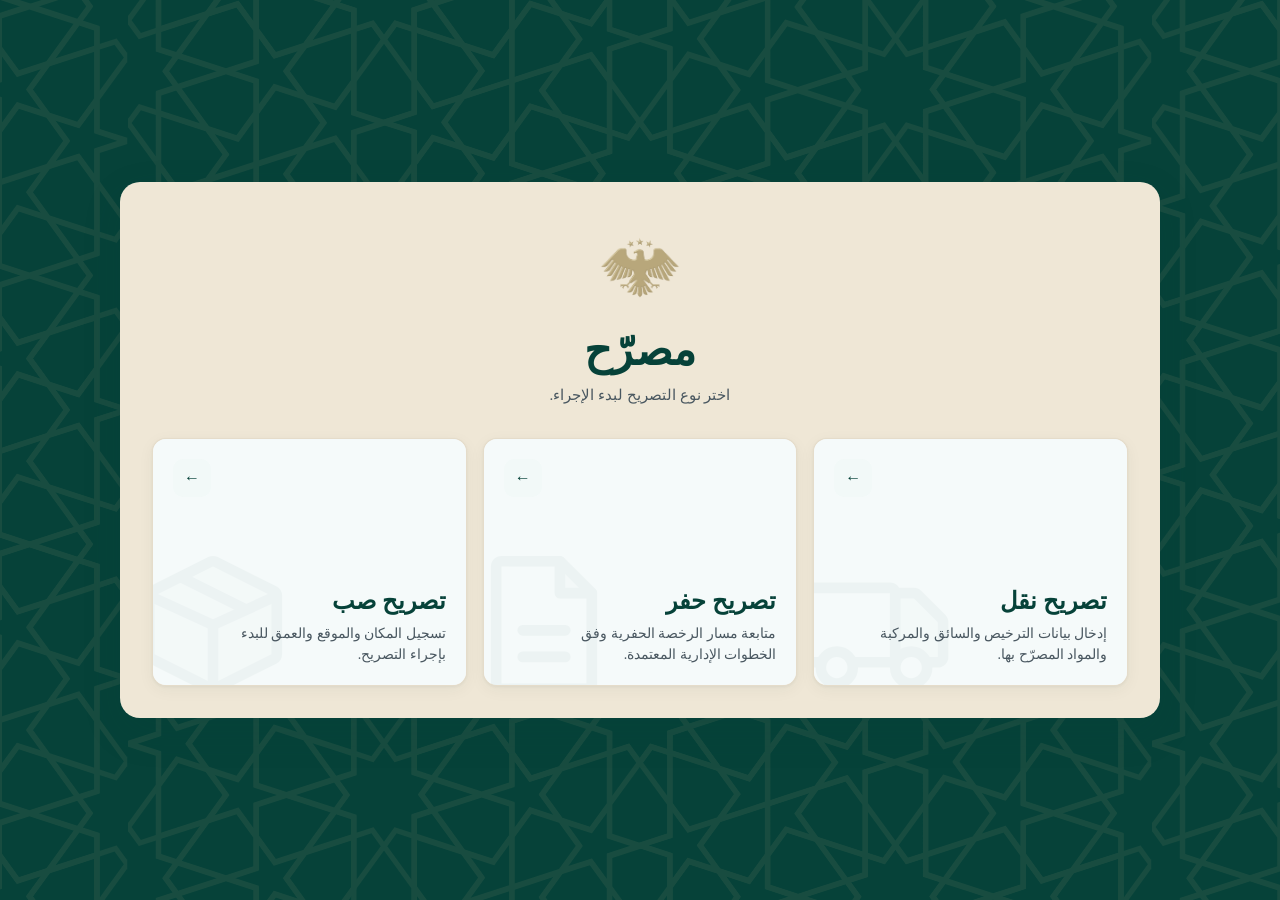
==== index.html @ b6a3df24 "Initial commit" ====
<!doctype html>
<html lang="ar" dir="rtl">
  <head>
    <meta charset="UTF-8" />
    <meta name="viewport" content="width=device-width, initial-scale=1.0" />
    <meta name="theme-color" content="#064239" />
    <meta name="description" content="واجهة مصرّح لإدارة وتصنيف طلبات التصاريح." />
    <link rel="icon" type="image/png" href="assets/images/damascus-eagle.png" />
    <link rel="stylesheet" href="css/variables.css" />
    <link rel="stylesheet" href="css/style.css" />
    <title>مصرّح | إدارة التصاريح</title>
  </head>
  <body class="auth-shell">
    <!-- Musarrah reference style: original patterned pine background, wheat content card, Damascus eagle. -->
    <main class="home-card" aria-labelledby="home-title">
      <header class="home-heading">
        <img src="assets/images/damascus-eagle.png" class="home-logo" alt="شعار محافظة دمشق" />
        <h1 id="home-title">مصرّح</h1>
        <p>اختر نوع التصريح لبدء الإجراء.</p>
      </header>

      <nav class="permit-choice-grid" aria-label="أنواع التصاريح">
        <a class="permit-choice" href="pages/transport.html">
          <img class="choice-art" src="assets/images/truck-pineal-700.svg" alt="" aria-hidden="true" />
          <span class="choice-number"></span>
          <span class="choice-content">
            <strong class="choice-title">تصريح نقل</strong>
            <span class="choice-description">إدخال بيانات الترخيص والسائق والمركبة والمواد المصرّح بها.</span>
          </span>
          <span class="choice-arrow" aria-hidden="true">←</span>
        </a>

        <a class="permit-choice" href="pages/excavation.html">
          <img class="choice-art" src="assets/images/file-text-pineal-700.svg" alt="" aria-hidden="true" />
          <span class="choice-number"></span>
          <span class="choice-content">
            <strong class="choice-title">تصريح حفر</strong>
            <span class="choice-description">متابعة مسار الرخصة الحفرية وفق الخطوات الإدارية المعتمدة.</span>
          </span>
          <span class="choice-arrow" aria-hidden="true">←</span>
        </a>

        <a class="permit-choice" href="pages/pouring.html">
          <img class="choice-art" src="assets/images/package-pineal-700.svg" alt="" aria-hidden="true" />
          <span class="choice-number"></span>
          <span class="choice-content">
            <strong class="choice-title">تصريح صب</strong>
            <span class="choice-description">تسجيل المكان والموقع والعمق للبدء بإجراء التصريح.</span>
          </span>
          <span class="choice-arrow" aria-hidden="true">←</span>
        </a>
      </nav>
    </main>
    <script src="js/main.js"></script>
  </body>
</html>
---- css/variables.css ----
/* Musarrah reference variables: copied from the supplied design system and kept framework-free. */
@font-face { font-family: "thmanyahserifdisplay-black"; src: url("../assets/fonts/thmanyahserifdisplay-Black.woff2") format("woff2"); font-display: swap; }
@font-face { font-family: "thmanyahserifdisplay-bold"; src: url("../assets/fonts/thmanyahserifdisplay-Bold.woff2") format("woff2"); font-display: swap; }
@font-face { font-family: "thmanyahseriftext"; src: url("../assets/fonts/thmanyahseriftext-Regular.woff2") format("woff2"); font-display: swap; }
@font-face { font-family: "thmanyahseriftext-medium"; src: url("../assets/fonts/thmanyahseriftext-Medium.woff2") format("woff2"); font-display: swap; }
@font-face { font-family: "thmanyahseriftext-bold"; src: url("../assets/fonts/thmanyahseriftext-Bold.woff2") format("woff2"); font-display: swap; }

:root {
  --font-display: "thmanyahserifdisplay-black", serif;
  --font-display-bold: "thmanyahserifdisplay-bold", serif;
  --font-title: "thmanyahseriftext-bold", serif;
  --font-body: "thmanyahseriftext", serif;
  --font-body-medium: "thmanyahseriftext-medium", serif;
  --font-mono: ui-monospace, "SF Mono", "Cascadia Mono", Menlo, Consolas, monospace;
  --text-2xs: .75rem; --text-xs: .8rem; --text-sm: .875rem; --text-md: .94rem; --text-base: 1rem; --text-lg: 1.1rem; --text-xl: 1.25rem; --text-2xl: 1.5rem;
  --leading-none: 1; --leading-tight: 1.15; --leading-normal: 1.5;
  --color-white: #fff; --color-pineal-50: #f2f9f8; --color-pineal-100: #d9eee9; --color-pineal-500: #237366; --color-pineal-700: #064239; --color-pineal-900: #032c25;
  --color-umber-50: #ead6da; --color-umber-700: #4a151e; --color-golden-wheat-50: #f8f5ee; --color-golden-wheat-100: #efe7d6; --color-golden-wheat-200: #e1d2b5; --color-golden-wheat-300: #d0bb92; --color-golden-wheat-500: #bca375;
  --color-charcoal-300: #83949b; --color-charcoal-500: #5f747c; --color-charcoal-700: #495760;
  --color-bg: var(--color-golden-wheat-100); --color-surface: var(--color-white); --color-surface-sunken: var(--color-golden-wheat-50);
  --color-brand: var(--color-pineal-700); --color-brand-hover: var(--color-pineal-900); --color-brand-soft: var(--color-pineal-50); --color-brand-soft-hover: var(--color-pineal-100); --color-on-brand: var(--color-golden-wheat-100);
  --color-text: var(--color-pineal-700); --color-text-muted: var(--color-charcoal-700); --color-text-faint: var(--color-charcoal-300); --color-danger-strong: var(--color-umber-700);
  --space-1: 4px; --space-2: 8px; --space-3: 12px; --space-4: 16px; --space-5: 20px; --space-6: 24px; --space-7: 28px; --space-8: 32px; --space-10: 40px; --space-12: 48px;
  --radius-2xs: 6px; --radius-sm: 10px; --radius-lg: 14px; --radius-xl: 16px; --radius-2xl: 20px; --radius-pill: 100px;
  --border-width: 2px; --border-divider: 1px solid var(--color-pineal-50);
  --shadow-sm: 0 1px 3px rgba(6,66,57,.05), 0 4px 16px rgba(6,66,57,.05); --shadow-md: 0 6px 22px rgba(6,66,57,.08), 0 2px 6px rgba(6,66,57,.04); --shadow-lg: 0 14px 40px rgba(6,66,57,.12), 0 0 0 1px rgba(6,66,57,.03);
  --transition-fast: 150ms cubic-bezier(.23,1,.32,1); --transition-base: 200ms cubic-bezier(.23,1,.32,1);
}
---- css/style.css ----
/* Musarrah reference style: original pine #064239 + wheat #EFE7D6, Damascus pattern, supplied Arabic typography. */
* { box-sizing: border-box; }
html { min-height: 100%; overflow-x: hidden; background: var(--color-brand); }
body { min-width: 320px; min-height: 100%; margin: 0; overflow-x: hidden; color: var(--color-text); background: var(--color-bg); font-family: var(--font-body); line-height: var(--leading-normal); -webkit-font-smoothing: antialiased; text-rendering: optimizeLegibility; }
button, input { font: inherit; }
a { color: inherit; text-decoration: none; }
button, a { -webkit-tap-highlight-color: transparent; }
button:not(:disabled), a { cursor: pointer; }
button:focus-visible, a:focus-visible, input:focus-visible { outline: 3px solid var(--color-golden-wheat-300); outline-offset: 3px; }
.auth-shell, .permit-shell { background-color: var(--color-brand); background-image: url("../assets/images/pattern.svg"); background-repeat: repeat; background-position: center; background-size: min(1024px, 150vw); }
.auth-shell { min-height: 100dvh; display: flex; align-items: center; justify-content: center; padding: var(--space-6); }
.home-card { width: min(1040px,100%); padding: 44px var(--space-8) var(--space-8); background: var(--color-golden-wheat-100); border-radius: var(--radius-2xl); box-shadow: var(--shadow-lg); }
.home-heading { max-width: 560px; margin: 0 auto var(--space-8); text-align: center; }
.home-logo { display: block; width: 84px; height: 84px; margin: 0 auto var(--space-4); object-fit: contain; }
.home-heading h1 { margin: 0; color: var(--color-brand); font-family: var(--font-display-bold); font-size: clamp(2rem,4vw,2.7rem); line-height: var(--leading-tight); }
.home-heading p { margin: var(--space-2) 0 0; color: var(--color-text-muted); font-size: var(--text-md); }
.permit-choice-grid { display: grid; grid-template-columns: repeat(3,minmax(0,1fr)); gap: var(--space-4); }
.permit-choice { position: relative; isolation: isolate; display: flex; flex-direction: column; min-height: 248px; overflow: hidden; padding: var(--space-5); color: var(--color-brand); background: var(--color-surface); border: 1px solid rgba(188,163,117,.38); border-radius: var(--radius-lg); box-shadow: var(--shadow-sm);transition: transform var(--transition-base), box-shadow var(--transition-base), border-color var(--transition-base), background var(--transition-base), color var(--transition-base); }
.permit-choice::after { content: ""; position: absolute; z-index: -1; inset: 0; background: rgba(242,249,248,.72); }
.permit-choice:hover {
  color: var(--color-surface);
  background: var(--color-brand);
  border-color: var(--color-brand);
  box-shadow: var(--shadow-md);
  transform: translateY(-4px);
}

.permit-choice:hover::after {
  background: transparent;
}

.permit-choice:hover .choice-number,
.permit-choice:hover .choice-description {
  color: var(--color-surface);
}

.permit-choice:active, .btn:active, .back-link:active { transform: scale(.97); }
.choice-art { position: absolute;
  transition: opacity var(--transition-base), filter var(--transition-base);
  z-index: -1; bottom: -25px; left: -25px; width: 64%; max-width: 170px; opacity: .12; }
.permit-choice:hover .choice-art {
  opacity: .24;
  filter: brightness(0) invert(1);
}

  .choice-number { direction: ltr; color: var(--color-golden-wheat-500); font-family: var(--font-display-bold); font-size: var(--text-lg); letter-spacing: .04em; }
.choice-content { display: grid; gap: var(--space-2); max-width: 85%; margin-top: auto; }
.choice-title { font-family: var(--font-display-bold); font-size: var(--text-2xl); line-height: var(--leading-tight); }
.choice-description { color: var(--color-text-muted); font-size: var(--text-sm); }
.choice-arrow { position: absolute; top: var(--space-5); left: var(--space-5); display: grid; width: 38px; height: 38px; place-items: center; background: var(--color-brand-soft); border-radius: var(--radius-sm); font-family: Arial,sans-serif; transition: transform var(--transition-base), background var(--transition-base); }
.permit-choice:hover .choice-arrow {
  color: var(--color-surface);
  background: transparent;
  transform: translateX(-3px);
}


.permit-shell { min-height: 100dvh; padding: var(--space-6); }
.permit-workspace { width: min(1180px,100%); min-height: calc(100dvh - 48px); margin: 0 auto; overflow: hidden; background: var(--color-golden-wheat-100); border-radius: var(--radius-2xl); box-shadow: var(--shadow-lg); }
.permit-topbar { display: flex; align-items: center; justify-content: space-between; gap: var(--space-4); min-height: 80px; padding: var(--space-4) var(--space-6); color: var(--color-on-brand); background-color: var(--color-brand); background-image: url("../assets/images/pattern.svg"); background-size: 720px; }
.back-link { display: inline-flex; align-items: center; gap: var(--space-2); padding: var(--space-2) var(--space-3); border-radius: var(--radius-sm); font-family: var(--font-title); font-size: var(--text-sm); transition: background var(--transition-fast), transform var(--transition-fast); }
.back-link:hover { background: rgba(255,255,255,.12); }
.compact-brand { display: inline-flex; flex-direction: row-reverse; align-items: center; gap: var(--space-2); font-family: var(--font-display-bold); font-size: var(--text-xl); }
.compact-brand img { width: 38px; height: 38px; object-fit: contain; }
.permit-page { padding: var(--space-8) clamp(var(--space-5),5vw,var(--space-10)) var(--space-12); }
.page-intro { max-width: 780px; margin-bottom: var(--space-7); }
.eyebrow { margin: 0 0 var(--space-2); color: var(--color-golden-wheat-500); font-family: var(--font-title); font-size: var(--text-xs); letter-spacing: .03em; }
.page-intro h1 { margin: 0; color: var(--color-brand); font-family: var(--font-display); font-size: clamp(2rem,4vw,2.8rem); line-height: var(--leading-tight); }
.page-intro > p:not(.eyebrow) { margin: var(--space-2) 0 0; color: var(--color-text-muted); font-size: var(--text-md); }
.form { display: flex; flex-direction: column; gap: var(--space-5); width: 100%; }
.form-card { padding: var(--space-5); background: var(--color-surface); border-radius: var(--radius-xl); box-shadow: var(--shadow-sm); }
.form-card-lg { padding: var(--space-7); }
.card-head { display: flex; align-items: center; justify-content: space-between; gap: var(--space-3); padding-bottom: var(--space-3); margin-bottom: var(--space-4); border-bottom: var(--border-divider); }
.card-title { display: flex; align-items: center; gap: var(--space-2); margin: 0; color: var(--color-brand); font-family: var(--font-title); font-size: var(--text-lg); }
.card-title img { width: 20px; height: 20px; }
.form-grid { display: grid; grid-template-columns: repeat(2,minmax(0,1fr)); gap: var(--space-4) var(--space-5); }
.field { display: flex; flex-direction: column; gap: var(--space-2); min-width: 0; }
.field-wide { grid-column: 1 / -1; }
.field-label { display: flex; align-items: center; gap: var(--space-1); color: var(--color-text); font-family: var(--font-title); font-size: var(--text-md); }
.field-required { color: var(--color-danger-strong); font-size: var(--text-sm); }
.field-input { width: 100%; min-height: 44px; padding: var(--space-3) 14px; color: var(--color-text); background: var(--color-brand-soft); border: var(--border-width) solid transparent; border-radius: var(--radius-sm); font-family: var(--font-title); font-size: var(--text-sm); transition: border-color var(--transition-base), background var(--transition-base); }
.field-input:focus { outline: none; background: var(--color-surface); border-color: var(--color-brand); }
.field-input::placeholder { color: var(--color-charcoal-500); font-family: var(--font-body); }
.field-hint { padding-right: 2px; color: var(--color-text-faint); font-size: var(--text-xs); }
.mono { direction: ltr; text-align: right; font-family: var(--font-mono); letter-spacing: -.5px; }
.btn { display: inline-flex; align-items: center; justify-content: center; gap: var(--space-2); padding: 11px var(--space-5); border: var(--border-width) solid transparent; border-radius: var(--radius-sm); font-family: var(--font-title); font-size: var(--text-sm); line-height: var(--leading-none); transition: background var(--transition-fast), transform var(--transition-fast), opacity var(--transition-fast); }
.btn:disabled { opacity: .5; cursor: not-allowed; }
.btn-primary { color: var(--color-on-brand); background: var(--color-brand); }.btn-primary:hover { background: var(--color-brand-hover); }
.btn-soft { color: var(--color-brand); background: var(--color-brand-soft); }.btn-soft:hover { background: var(--color-brand-soft-hover); }
.btn-ghost { color: var(--color-text-muted); background: transparent; }.btn-ghost:hover { color: var(--color-text); background: rgba(6,66,57,.05); }
.btn-sm { padding: var(--space-2) var(--space-4); font-size: var(--text-xs); }.btn-lg { padding: var(--space-4) var(--space-7); font-size: var(--text-base); }
.material-card-head { align-items: flex-start; }
.repeater { display: flex; flex-direction: column; gap: var(--space-3); }
.repeater-row { display: grid; grid-template-columns: 2fr 1fr 1fr 1.4fr 36px; gap: var(--space-3); align-items: end; padding: var(--space-3); background: var(--color-surface-sunken); border: 1px solid var(--color-golden-wheat-200); border-radius: var(--radius-lg); }
.repeater-row .field { gap: var(--space-1); }.repeater-row .field-label { color: var(--color-text-muted); font-size: var(--text-2xs); }.repeater-row .field-input { min-height: 38px; padding: var(--space-2) var(--space-3); background: var(--color-surface); font-size: var(--text-xs); }
.repeater-remove { display: grid; width: 36px; height: 36px; padding: 0; place-items: center; color: var(--color-umber-700); background: var(--color-umber-50); border: 0; border-radius: var(--radius-2xs); font-size: 24px; line-height: 1; transition: background var(--transition-fast), transform var(--transition-fast); }.repeater-remove:hover { background: #d8b6bc; }
.repeater-empty { padding: var(--space-6); color: var(--color-text-faint); border: 1px dashed var(--color-golden-wheat-300); border-radius: var(--radius-lg); text-align: center; font-size: var(--text-sm); }
.form-actions { display: flex; flex-wrap: wrap; gap: var(--space-3); padding-top: var(--space-4); border-top: var(--border-divider); }.form-actions .btn { min-width: 140px; }
.form-status { margin: 0; padding: var(--space-3) var(--space-4); color: var(--color-brand); background: var(--color-brand-soft); border-radius: var(--radius-sm); font-family: var(--font-body-medium); font-size: var(--text-sm); }

.workflow-card { padding: var(--space-6); background: var(--color-surface); border-radius: var(--radius-xl); box-shadow: var(--shadow-sm); }
.workflow-heading { display: flex; align-items: center; justify-content: space-between; gap: var(--space-3); padding-bottom: var(--space-4); margin-bottom: var(--space-2); border-bottom: var(--border-divider); }.workflow-heading p { margin: 0; color: var(--color-brand); font-family: var(--font-title); font-size: var(--text-lg); }
.workflow-badge { direction: ltr; padding: 4px var(--space-3); color: var(--color-brand); background: var(--color-brand-soft); border-radius: var(--radius-pill); font-family: var(--font-title); font-size: var(--text-xs); white-space: nowrap; }
.workflow-list { position: relative; display: flex; flex-direction: column; gap: var(--space-3); padding: var(--space-5) 0 0; margin: 0; list-style: none; }.workflow-list::before { content: ""; position: absolute; top: 46px; right: 23px; bottom: 46px; width: 1px; background: var(--color-golden-wheat-200); }
.workflow-step { position: relative; display: grid; grid-template-columns: 48px minmax(0,1fr) 36px; align-items: center; gap: var(--space-4); min-width: 0; padding: var(--space-4); background: var(--color-golden-wheat-50); border: 1px solid var(--color-golden-wheat-200); border-radius: var(--radius-lg); }
.step-number { position: relative; z-index: 1; display: grid; width: 48px; height: 48px; place-items: center; direction: ltr; color: var(--color-on-brand); background: var(--color-brand); border-radius: var(--radius-pill); font-family: var(--font-display-bold); font-size: var(--text-md); line-height: 1; }.step-copy { min-width: 0; }.step-copy h2 { margin: 0 0 4px; color: var(--color-brand); font-family: var(--font-title); font-size: var(--text-md); }.step-copy p { margin: 0; color: var(--color-text-muted); font-size: var(--text-sm); overflow-wrap: anywhere; }.step-icon { display: grid; width: 36px; height: 36px; place-items: center; color: var(--color-pineal-500); background: var(--color-pineal-100); border-radius: var(--radius-sm); font-family: Arial,sans-serif; font-weight: bold; }

@media (max-width: 900px) { .permit-choice-grid { grid-template-columns: repeat(2,minmax(0,1fr)); }.permit-choice:last-child { grid-column: 1 / 2; }.repeater-row { grid-template-columns: 1fr 1fr; }.repeater-row .field:first-child { grid-column: 1 / -1; }.repeater-remove { grid-column: 1 / -1; width: 100%; } }
@media (max-width: 640px) { .auth-shell,.permit-shell { padding: var(--space-4); }.home-card { padding: var(--space-8) var(--space-5) var(--space-5); border-radius: var(--radius-xl); }.home-logo { width: 68px; height: 68px; }.permit-choice-grid { grid-template-columns: 1fr; }.permit-choice,.permit-choice:last-child { grid-column: auto; min-height: 210px; }.permit-workspace { min-height: calc(100dvh - 32px); border-radius: var(--radius-xl); }.permit-topbar { min-height: 68px; padding: var(--space-3) var(--space-4); }.back-link { padding: var(--space-2); font-size: var(--text-xs); }.compact-brand { font-size: var(--text-lg); }.compact-brand img { width: 32px; height: 32px; }.permit-page { padding: var(--space-6) var(--space-4) var(--space-8); }.form-card,.workflow-card { padding: var(--space-4); }.form-card-lg { padding: var(--space-5); }.form-grid { grid-template-columns: 1fr; }.field-wide { grid-column: auto; }.field-input { min-height: 46px; font-size: 16px; }.card-head { align-items: flex-start; }.material-card-head { flex-direction: column; }.material-card-head .btn { width: 100%; }.repeater-row { grid-template-columns: 1fr; }.repeater-row .field:first-child,.repeater-remove { grid-column: auto; }.form-actions { flex-direction: column; }.form-actions .btn { width: 100%; min-height: 48px; }.workflow-heading { flex-direction: column; align-items: flex-start; }.workflow-list::before { right: 19px; }.workflow-step { grid-template-columns: 40px minmax(0,1fr); gap: var(--space-3); }.step-number { width: 40px; height: 40px; font-size: var(--text-sm); }.step-icon { display: none; } }
@media (prefers-reduced-motion: reduce) { *,*::before,*::after { scroll-behavior: auto !important; transition-duration: .01ms !important; animation-duration: .01ms !important; } }

/* Transport wizard redesign: top stepper, progressive cards, Syrian pine-and-wheat identity. */
.transport-wizard .permit-page { padding-bottom: var(--space-12); }
.transport-wizard .page-intro { max-width: 850px; margin-inline: auto; text-align: center; }
.transport-wizard .page-intro h1 { font-size: clamp(2.25rem, 5vw, 3.5rem); letter-spacing: -.03em; }
.transport-stepper { position: relative; display: grid; grid-template-columns: repeat(3, 1fr); gap: var(--space-4); max-width: 940px; margin: 0 auto var(--space-4); padding: var(--space-4) 0 0; }
.stepper-line { position: absolute; top: 37px; right: 17%; left: 17%; height: 3px; overflow: hidden; background: var(--color-golden-wheat-200); border-radius: var(--radius-pill); }
.stepper-line span { display: block; width: 0; height: 100%; background: var(--color-golden-wheat-500); border-radius: inherit; transition: width var(--transition-base); }
.stepper-item { position: relative; z-index: 1; display: flex; flex-direction: column; align-items: center; gap: var(--space-2); min-width: 0; padding: 0; color: var(--color-text-muted); background: transparent; border: 0; text-align: center; transition: color var(--transition-base), transform var(--transition-fast); }
.stepper-item:hover { color: var(--color-brand); transform: translateY(-2px); }
.stepper-number { display: grid; width: 46px; height: 46px; place-items: center; direction: ltr; color: var(--color-text-muted); background: var(--color-golden-wheat-50); border: 3px solid var(--color-golden-wheat-200); border-radius: 50%; font-family: var(--font-mono); font-size: var(--text-sm); font-weight: 700; transition: color var(--transition-base), background var(--transition-base), border-color var(--transition-base), box-shadow var(--transition-base); }
.stepper-item.is-active .stepper-number { color: var(--color-on-brand); background: var(--color-brand); border-color: var(--color-brand); box-shadow: 0 0 0 6px rgba(6,66,57,.1); }
.stepper-item.is-complete .stepper-number { color: var(--color-brand); background: var(--color-golden-wheat-300); border-color: var(--color-golden-wheat-500); }
.stepper-copy { display: grid; gap: 2px; min-width: 0; }
.stepper-copy strong { color: inherit; font-family: var(--font-title); font-size: var(--text-sm); white-space: nowrap; }
.stepper-copy small { color: var(--color-text-faint); font-size: var(--text-2xs); white-space: nowrap; }
.stepper-item.is-active .stepper-copy strong { color: var(--color-brand); }
.wizard-counter { display: flex; align-items: center; justify-content: center; gap: var(--space-2); max-width: 940px; margin: 0 auto var(--space-5); color: var(--color-text-faint); font-size: var(--text-xs); }
.wizard-counter strong { direction: ltr; padding: 4px 10px; color: var(--color-brand); background: var(--color-brand-soft); border-radius: var(--radius-pill); font-family: var(--font-mono); font-size: var(--text-xs); }
.wizard-step { display: none; }
.wizard-step.is-visible { display: block; animation: wizard-enter .28s var(--transition-base) both; }
@keyframes wizard-enter { from { opacity: 0; transform: translateY(10px); } to { opacity: 1; transform: translateY(0); } }
.wizard-card { max-width: 940px; margin: 0 auto; padding: var(--space-7); border: 1px solid rgba(188,163,117,.42); box-shadow: var(--shadow-md); }
.card-head > div:first-child { display: flex; align-items: center; gap: var(--space-3); }
.card-index { display: grid; width: 38px; height: 38px; place-items: center; flex: none; color: var(--color-brand); background: var(--color-brand-soft); border: 1px solid var(--color-golden-wheat-300); border-radius: 50%; direction: ltr; font-family: var(--font-mono); font-size: var(--text-xs); font-weight: 700; }
.card-note { color: var(--color-text-faint); font-size: var(--text-xs); }
.wizard-card .form-grid { gap: var(--space-5) var(--space-6); }
.wizard-card .field { gap: var(--space-1); }
.wizard-card .field-label { color: var(--color-text-muted); font-size: var(--text-2xs); }
.wizard-card .field-input { min-height: 48px; padding: var(--space-3) var(--space-4); background: var(--color-golden-wheat-50); border: 1px solid var(--color-golden-wheat-200); border-radius: var(--radius-lg); }
.wizard-card .field-input:hover { background: var(--color-surface); border-color: var(--color-golden-wheat-300); }
.wizard-card .field-input:focus { background: var(--color-surface); border-color: var(--color-brand); box-shadow: 0 0 0 4px rgba(6,66,57,.08); }
.wizard-actions { display: flex; justify-content: flex-start; align-items: center; gap: var(--space-3); padding-top: var(--space-6); margin-top: var(--space-6); border-top: var(--border-divider); }
.wizard-actions .btn-primary { min-width: 170px; }
.wizard-actions .btn-ghost { margin-inline-end: auto; }
.material-card-head { align-items: flex-start; }
.material-card-head > div:first-child { align-items: flex-start; }
.wizard-card .repeater-row { grid-template-columns: 2fr 1fr 1fr 1.4fr 36px; padding: var(--space-3); background: var(--color-golden-wheat-50); }
.wizard-card .repeater-row .field-input { min-height: 40px; padding: var(--space-2) var(--space-3); background: var(--color-surface); font-size: var(--text-xs); }
.wizard-card .repeater-row .field-input:focus { background: var(--color-surface); }
.wizard-card .form-status { margin-top: var(--space-5); }
@media (max-width: 700px) {
  .transport-wizard .permit-page { padding: var(--space-6) var(--space-4) var(--space-8); }
  .transport-stepper { gap: var(--space-2); padding-top: var(--space-3); }
  .stepper-line { top: 31px; right: 16%; left: 16%; height: 2px; }
  .stepper-number { width: 38px; height: 38px; font-size: var(--text-2xs); }
  .stepper-copy strong { font-size: var(--text-2xs); }
  .stepper-copy small { display: none; }
  .wizard-counter { margin-bottom: var(--space-4); }
  .wizard-card { padding: var(--space-5) var(--space-4); }
  .card-head { align-items: flex-start; }
  .card-note { display: none; }
  .wizard-actions { flex-wrap: wrap; }
  .wizard-actions .btn-primary { flex: 1; }
  .wizard-actions .btn-ghost { margin-inline-end: 0; }
  .wizard-card .repeater-row { grid-template-columns: 1fr 1fr; }
  .wizard-card .repeater-row .field:first-child { grid-column: 1 / -1; }
  .wizard-card .repeater-row .repeater-remove { grid-column: 1 / -1; width: 100%; }
}
@media (max-width: 430px) {
  .stepper-copy strong { font-size: 10px; }
  .stepper-number { width: 34px; height: 34px; }
  .stepper-line { top: 29px; }
  .wizard-actions { flex-direction: column; align-items: stretch; }
  .wizard-actions .btn, .wizard-actions .btn-primary { width: 100%; }
}
@media (prefers-reduced-motion: reduce) { .wizard-step.is-visible { animation: none; } }

/* حقول البيانات الإضافية لنماذج النقل والحفر ضمن النظام البصري الحالي. */
.transport-kind-switcher { display: inline-flex; gap: var(--space-2); max-width: 100%; padding: var(--space-1); margin-bottom: var(--space-6); background: var(--color-brand-soft); border: 1px solid var(--color-pineal-100); border-radius: var(--radius-lg); }
.transport-kind-option { min-height: 40px; padding: var(--space-2) var(--space-4); color: var(--color-text-muted); background: transparent; border: 0; border-radius: var(--radius-sm); font-family: var(--font-title); font-size: var(--text-xs); transition: color var(--transition-fast), background var(--transition-fast), box-shadow var(--transition-fast); }.transport-kind-option.is-active { color: var(--color-on-brand); background: var(--color-brand); box-shadow: 0 3px 8px rgba(6,66,57,.12); }
[data-kind-panel][hidden] { display: none !important; }.transport-fields-grid { padding-top: var(--space-1); }.file-input { padding: 9px var(--space-3); cursor: pointer; }.file-input::file-selector-button { margin-left: var(--space-2); padding: 6px var(--space-3); color: var(--color-brand); background: var(--color-surface); border: 1px solid var(--color-pineal-100); border-radius: var(--radius-2xs); cursor: pointer; font-family: var(--font-title); font-size: var(--text-2xs); }
.transport-table-wrap { overflow-x: auto; }.transport-material-table { width: 100%; min-width: 720px; border-collapse: separate; border-spacing: 0 var(--space-3); }.transport-material-table th { padding: 0 var(--space-2); color: var(--color-text-muted); font-family: var(--font-title); font-size: var(--text-2xs); font-weight: normal; text-align: right; white-space: nowrap; }.transport-material-table td { padding: var(--space-2); background: var(--color-golden-wheat-50); border-top: 1px solid var(--color-golden-wheat-200); border-bottom: 1px solid var(--color-golden-wheat-200); }.transport-material-table td:first-child { border-right: 1px solid var(--color-golden-wheat-200); border-radius: 0 var(--radius-sm) var(--radius-sm) 0; }.transport-material-table td:last-child { width: 52px; border-left: 1px solid var(--color-golden-wheat-200); border-radius: var(--radius-sm) 0 0 var(--radius-sm); text-align: center; }.transport-material-table .field-input { min-height: 42px; padding: var(--space-2) var(--space-3); background: var(--color-surface); font-size: var(--text-xs); }.transport-add-row { margin-top: var(--space-3); }.rubble-estimate-grid { max-width: 600px; }.permit-textarea { min-height: 118px; resize: vertical; line-height: 1.65; }.excavation-dimensions { grid-template-columns: repeat(3, minmax(0,1fr)); }
@media (max-width: 700px) { .transport-kind-switcher { display: flex; flex-direction: column; width: 100%; }.transport-kind-option { width: 100%; }.transport-material-table { min-width: 0; }.transport-material-table thead { display: none; }.transport-material-table, .transport-material-table tbody, .transport-material-table tr, .transport-material-table td { display: block; width: 100%; }.transport-material-table tr { padding: var(--space-3); margin-bottom: var(--space-3); background: var(--color-golden-wheat-50); border: 1px solid var(--color-golden-wheat-200); border-radius: var(--radius-lg); }.transport-material-table td, .transport-material-table td:first-child, .transport-material-table td:last-child { display: grid; grid-template-columns: minmax(92px,.7fr) minmax(0,1fr); gap: var(--space-2); align-items: center; padding: var(--space-1) 0; background: transparent; border: 0; border-radius: 0; text-align: right; }.transport-material-table td::before { content: attr(data-label); color: var(--color-text-muted); font-family: var(--font-title); font-size: var(--text-2xs); }.transport-material-table td:last-child { grid-template-columns: 1fr; justify-items: start; }.transport-material-table td:last-child::before { display: none; }.excavation-dimensions { grid-template-columns: 1fr; } }

/* شاشة الدخول الأولية لتصريح الحفر؛ تحقق بصري محلي فقط في النسخة الثابتة. */
.excavation-access { width: min(560px, 100%); padding: clamp(var(--space-6), 6vw, var(--space-9)); margin: var(--space-10) auto; text-align: center; border: 1px solid rgba(188,163,117,.42); box-shadow: var(--shadow-md); }.excavation-access-mark { display: grid; width: 58px; height: 58px; place-items: center; margin: 0 auto var(--space-4); background: var(--color-brand-soft); border-radius: 50%; }.excavation-access-mark img { width: 26px; height: 26px; }.excavation-access h2 { margin: 0; color: var(--color-brand); font-family: var(--font-display); font-size: var(--text-2xl); }.excavation-access-notice { max-width: 420px; padding: var(--space-3) var(--space-4); margin: var(--space-4) auto var(--space-6); color: var(--color-text-muted); background: var(--color-golden-wheat-50); border-right: 3px solid var(--color-golden-wheat-500); border-radius: var(--radius-sm); font-size: var(--text-sm); line-height: 1.7; text-align: right; }.excavation-login-form { display: grid; gap: var(--space-4); text-align: right; }.excavation-login-form .btn { width: 100%; margin-top: var(--space-2); }.access-error { padding: var(--space-3); margin: 0; color: var(--color-umber-700); background: var(--color-umber-50); border-radius: var(--radius-sm); font-size: var(--text-sm); }
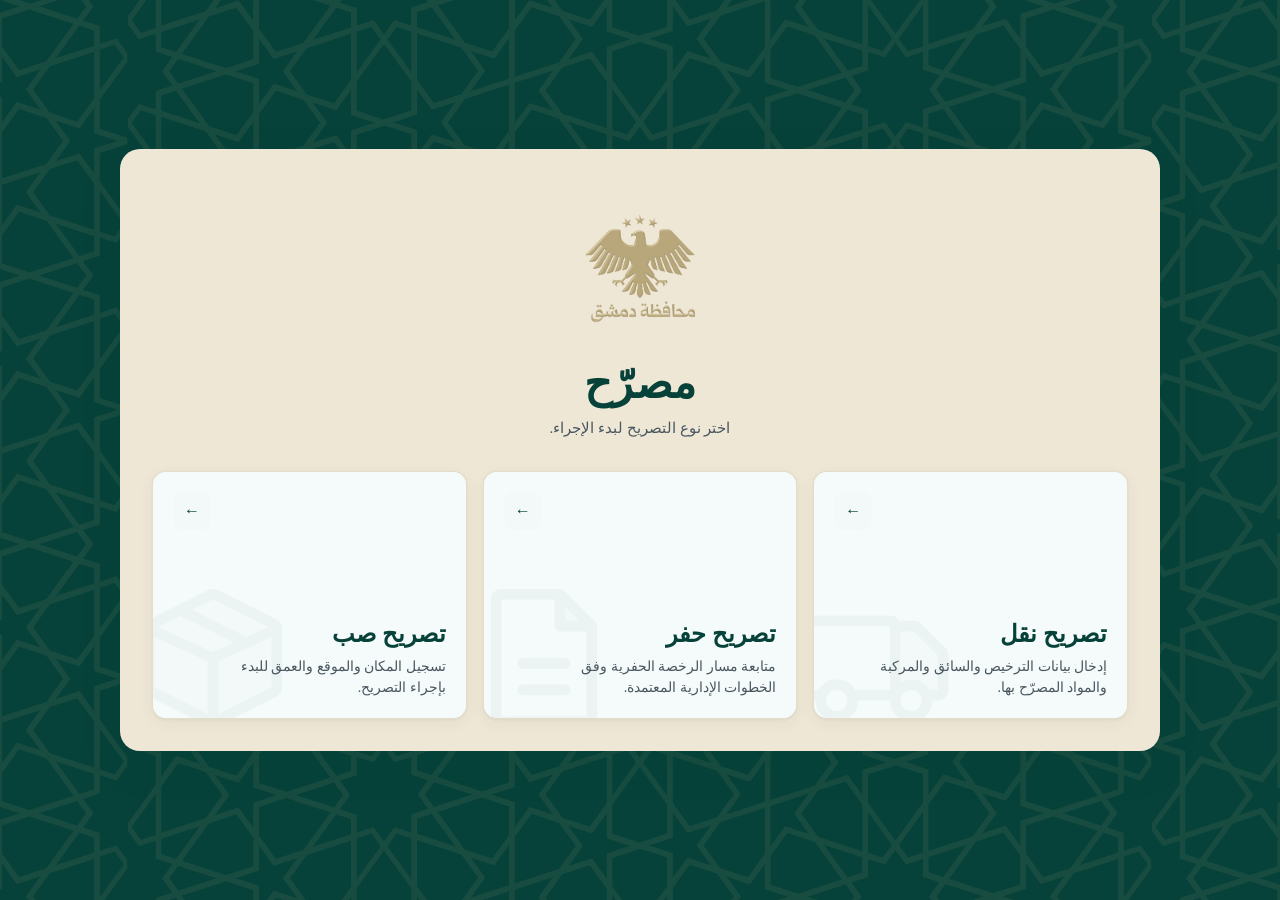
==== commit 4953c11e: "update logo" ====
--- a/index.html
+++ b/index.html
@@ -14,7 +14,7 @@
     <!-- Musarrah reference style: original patterned pine background, wheat content card, Damascus eagle. -->
     <main class="home-card" aria-labelledby="home-title">
       <header class="home-heading">
-        <img src="assets/images/damascus-eagle.png" class="home-logo" alt="شعار محافظة دمشق" />
+        <img src="assets/images/لوغو 1.png" class="home-logo" alt="شعار محافظة دمشق" />
         <h1 id="home-title">مصرّح</h1>
         <p>اختر نوع التصريح لبدء الإجراء.</p>
       </header>
--- a/css/style.css
+++ b/css/style.css
@@ -11,7 +11,7 @@
 .auth-shell { min-height: 100dvh; display: flex; align-items: center; justify-content: center; padding: var(--space-6); }
 .home-card { width: min(1040px,100%); padding: 44px var(--space-8) var(--space-8); background: var(--color-golden-wheat-100); border-radius: var(--radius-2xl); box-shadow: var(--shadow-lg); }
 .home-heading { max-width: 560px; margin: 0 auto var(--space-8); text-align: center; }
-.home-logo { display: block; width: 84px; height: 84px; margin: 0 auto var(--space-4); object-fit: contain; }
+.home-logo { display: block; width: 150px; height: 150px; margin: 0 auto var(--space-4); object-fit: contain; }
 .home-heading h1 { margin: 0; color: var(--color-brand); font-family: var(--font-display-bold); font-size: clamp(2rem,4vw,2.7rem); line-height: var(--leading-tight); }
 .home-heading p { margin: var(--space-2) 0 0; color: var(--color-text-muted); font-size: var(--text-md); }
 .permit-choice-grid { display: grid; grid-template-columns: repeat(3,minmax(0,1fr)); gap: var(--space-4); }
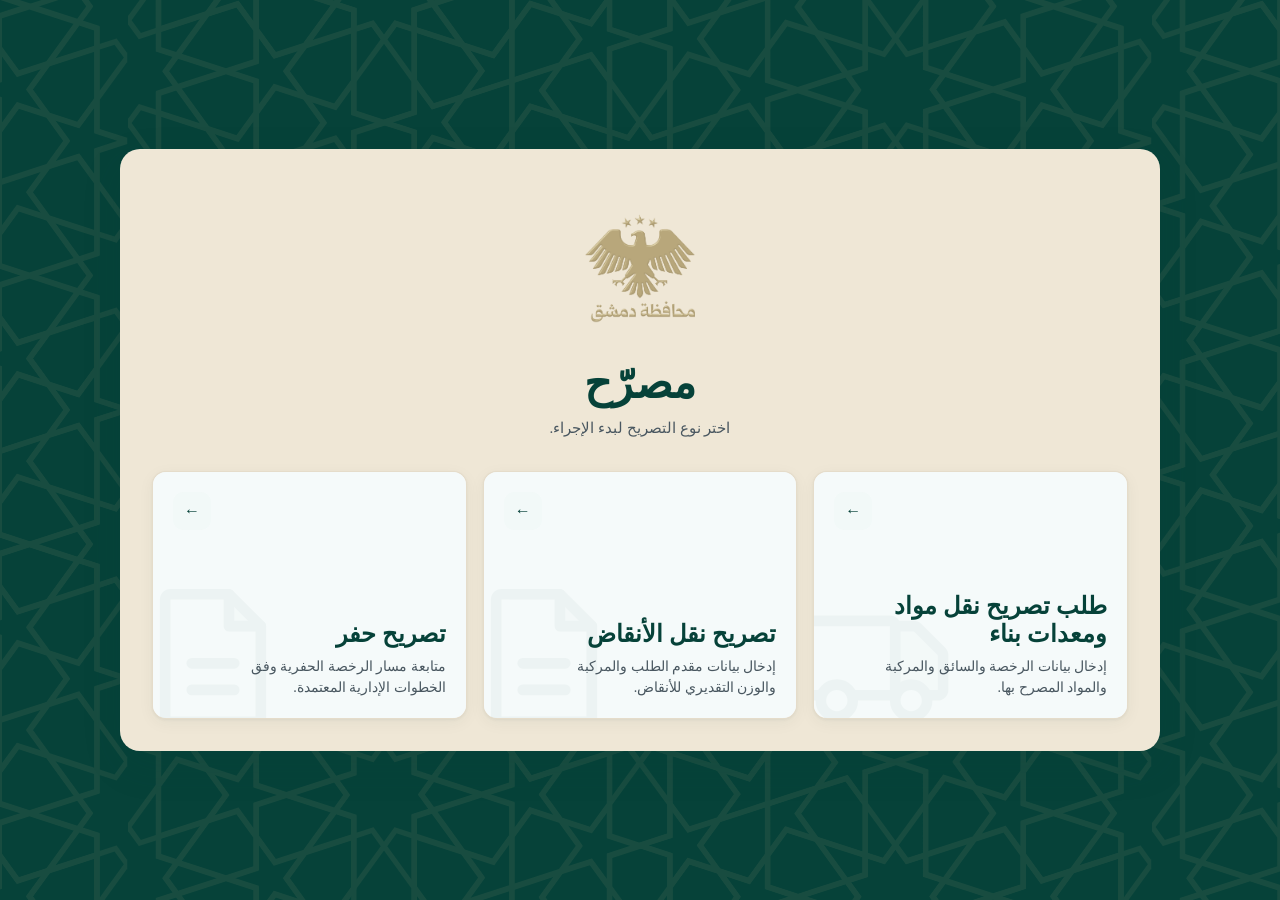
==== commit 6d970197: "update v1" ====
--- a/index.html
+++ b/index.html
@@ -1,56 +1,9 @@
 <!doctype html>
 <html lang="ar" dir="rtl">
-  <head>
-    <meta charset="UTF-8" />
-    <meta name="viewport" content="width=device-width, initial-scale=1.0" />
-    <meta name="theme-color" content="#064239" />
-    <meta name="description" content="واجهة مصرّح لإدارة وتصنيف طلبات التصاريح." />
-    <link rel="icon" type="image/png" href="assets/images/damascus-eagle.png" />
-    <link rel="stylesheet" href="css/variables.css" />
-    <link rel="stylesheet" href="css/style.css" />
-    <title>مصرّح | إدارة التصاريح</title>
-  </head>
-  <body class="auth-shell">
-    <!-- Musarrah reference style: original patterned pine background, wheat content card, Damascus eagle. -->
-    <main class="home-card" aria-labelledby="home-title">
-      <header class="home-heading">
-        <img src="assets/images/لوغو 1.png" class="home-logo" alt="شعار محافظة دمشق" />
-        <h1 id="home-title">مصرّح</h1>
-        <p>اختر نوع التصريح لبدء الإجراء.</p>
-      </header>
-
-      <nav class="permit-choice-grid" aria-label="أنواع التصاريح">
-        <a class="permit-choice" href="pages/transport.html">
-          <img class="choice-art" src="assets/images/truck-pineal-700.svg" alt="" aria-hidden="true" />
-          <span class="choice-number"></span>
-          <span class="choice-content">
-            <strong class="choice-title">تصريح نقل</strong>
-            <span class="choice-description">إدخال بيانات الترخيص والسائق والمركبة والمواد المصرّح بها.</span>
-          </span>
-          <span class="choice-arrow" aria-hidden="true">←</span>
-        </a>
-
-        <a class="permit-choice" href="pages/excavation.html">
-          <img class="choice-art" src="assets/images/file-text-pineal-700.svg" alt="" aria-hidden="true" />
-          <span class="choice-number"></span>
-          <span class="choice-content">
-            <strong class="choice-title">تصريح حفر</strong>
-            <span class="choice-description">متابعة مسار الرخصة الحفرية وفق الخطوات الإدارية المعتمدة.</span>
-          </span>
-          <span class="choice-arrow" aria-hidden="true">←</span>
-        </a>
-
-        <a class="permit-choice" href="pages/pouring.html">
-          <img class="choice-art" src="assets/images/package-pineal-700.svg" alt="" aria-hidden="true" />
-          <span class="choice-number"></span>
-          <span class="choice-content">
-            <strong class="choice-title">تصريح صب</strong>
-            <span class="choice-description">تسجيل المكان والموقع والعمق للبدء بإجراء التصريح.</span>
-          </span>
-          <span class="choice-arrow" aria-hidden="true">←</span>
-        </a>
-      </nav>
-    </main>
-    <script src="js/main.js"></script>
-  </body>
+<head><meta charset="UTF-8" /><meta name="viewport" content="width=device-width, initial-scale=1.0" /><meta name="theme-color" content="#064239" /><meta name="description" content="واجهة مصرّح لإدارة وتصنيف طلبات التصاريح." /><link rel="icon" type="image/png" href="assets/images/damascus-eagle.png" /><link rel="stylesheet" href="css/variables.css" /><link rel="stylesheet" href="css/style.css" /><title>مصرّح | إدارة التصاريح</title></head>
+<body class="auth-shell"><main class="home-card" aria-labelledby="home-title"><header class="home-heading"><img src="assets/images/لوغو 1.png" class="home-logo" alt="شعار محافظة دمشق" /><h1 id="home-title">مصرّح</h1><p>اختر نوع التصريح لبدء الإجراء.</p></header><nav class="permit-choice-grid" aria-label="أنواع التصاريح">
+<a class="permit-choice" href="pages/transport.html"><img class="choice-art" src="assets/images/truck-pineal-700.svg" alt="" aria-hidden="true" /><span class="choice-number"></span><span class="choice-content"><strong class="choice-title">طلب تصريح نقل مواد ومعدات بناء</strong><span class="choice-description">إدخال بيانات الرخصة والسائق والمركبة والمواد المصرح بها.</span></span><span class="choice-arrow" aria-hidden="true">←</span></a>
+<a class="permit-choice" href="pages/rubble.html"><img class="choice-art" src="assets/images/file-text-pineal-700.svg" alt="" aria-hidden="true" /><span class="choice-number"></span><span class="choice-content"><strong class="choice-title">تصريح نقل الأنقاض</strong><span class="choice-description">إدخال بيانات مقدم الطلب والمركبة والوزن التقديري للأنقاض.</span></span><span class="choice-arrow" aria-hidden="true">←</span></a>
+<a class="permit-choice" href="pages/excavation.html"><img class="choice-art" src="assets/images/file-text-pineal-700.svg" alt="" aria-hidden="true" /><span class="choice-number"></span><span class="choice-content"><strong class="choice-title">تصريح حفر</strong><span class="choice-description">متابعة مسار الرخصة الحفرية وفق الخطوات الإدارية المعتمدة.</span></span><span class="choice-arrow" aria-hidden="true">←</span></a>
+</nav></main><script src="js/main.js"></script></body>
 </html>
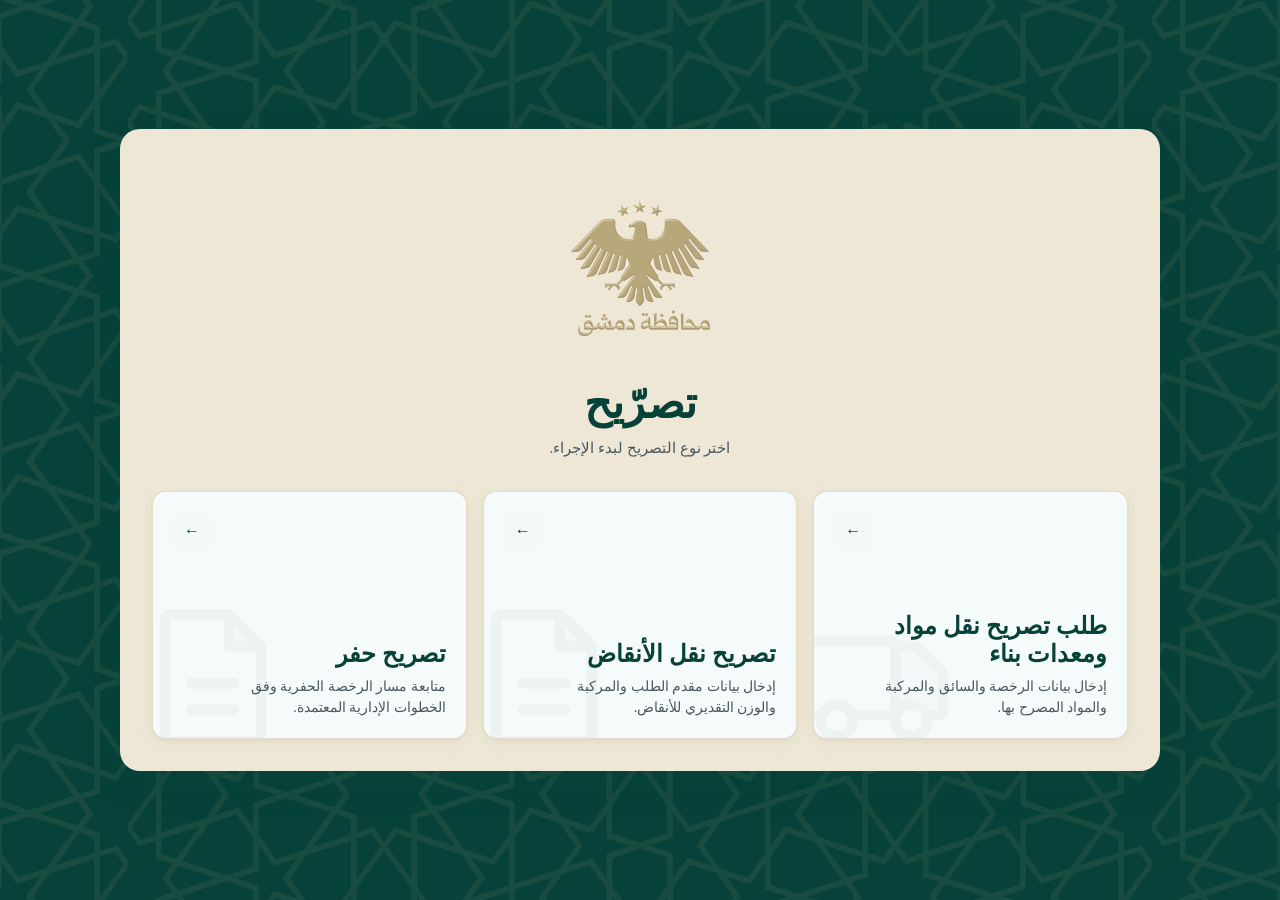
==== commit ce236af6: "update v2" ====
--- a/index.html
+++ b/index.html
@@ -1,7 +1,7 @@
 <!doctype html>
 <html lang="ar" dir="rtl">
-<head><meta charset="UTF-8" /><meta name="viewport" content="width=device-width, initial-scale=1.0" /><meta name="theme-color" content="#064239" /><meta name="description" content="واجهة مصرّح لإدارة وتصنيف طلبات التصاريح." /><link rel="icon" type="image/png" href="assets/images/damascus-eagle.png" /><link rel="stylesheet" href="css/variables.css" /><link rel="stylesheet" href="css/style.css" /><title>مصرّح | إدارة التصاريح</title></head>
-<body class="auth-shell"><main class="home-card" aria-labelledby="home-title"><header class="home-heading"><img src="assets/images/لوغو 1.png" class="home-logo" alt="شعار محافظة دمشق" /><h1 id="home-title">مصرّح</h1><p>اختر نوع التصريح لبدء الإجراء.</p></header><nav class="permit-choice-grid" aria-label="أنواع التصاريح">
+<head><meta charset="UTF-8" /><meta name="viewport" content="width=device-width, initial-scale=1.0" /><meta name="theme-color" content="#064239" /><meta name="description" content="واجهة مصرّح لإدارة وتصنيف طلبات التصاريح." /><link rel="icon" type="image/png" href="assets/images/damascus-eagle.png" /><link rel="stylesheet" href="css/variables.css" /><link rel="stylesheet" href="css/style.css" /><title>تصرّيح | إدارة التصاريح</title></head>
+<body class="auth-shell"><main class="home-card" aria-labelledby="home-title"><header class="home-heading"><img src="assets/images/لوغو 1.png" class="home-logo" alt="شعار محافظة دمشق" /><h1 id="home-title">تصرّيح</h1><p>اختر نوع التصريح لبدء الإجراء.</p></header><nav class="permit-choice-grid" aria-label="أنواع التصاريح">
 <a class="permit-choice" href="pages/transport.html"><img class="choice-art" src="assets/images/truck-pineal-700.svg" alt="" aria-hidden="true" /><span class="choice-number"></span><span class="choice-content"><strong class="choice-title">طلب تصريح نقل مواد ومعدات بناء</strong><span class="choice-description">إدخال بيانات الرخصة والسائق والمركبة والمواد المصرح بها.</span></span><span class="choice-arrow" aria-hidden="true">←</span></a>
 <a class="permit-choice" href="pages/rubble.html"><img class="choice-art" src="assets/images/file-text-pineal-700.svg" alt="" aria-hidden="true" /><span class="choice-number"></span><span class="choice-content"><strong class="choice-title">تصريح نقل الأنقاض</strong><span class="choice-description">إدخال بيانات مقدم الطلب والمركبة والوزن التقديري للأنقاض.</span></span><span class="choice-arrow" aria-hidden="true">←</span></a>
 <a class="permit-choice" href="pages/excavation.html"><img class="choice-art" src="assets/images/file-text-pineal-700.svg" alt="" aria-hidden="true" /><span class="choice-number"></span><span class="choice-content"><strong class="choice-title">تصريح حفر</strong><span class="choice-description">متابعة مسار الرخصة الحفرية وفق الخطوات الإدارية المعتمدة.</span></span><span class="choice-arrow" aria-hidden="true">←</span></a>
--- a/css/style.css
+++ b/css/style.css
@@ -11,7 +11,7 @@
 .auth-shell { min-height: 100dvh; display: flex; align-items: center; justify-content: center; padding: var(--space-6); }
 .home-card { width: min(1040px,100%); padding: 44px var(--space-8) var(--space-8); background: var(--color-golden-wheat-100); border-radius: var(--radius-2xl); box-shadow: var(--shadow-lg); }
 .home-heading { max-width: 560px; margin: 0 auto var(--space-8); text-align: center; }
-.home-logo { display: block; width: 150px; height: 150px; margin: 0 auto var(--space-4); object-fit: contain; }
+.home-logo { display: block; width: 190px; height: 190px; margin: 0 auto var(--space-4); object-fit: contain; }
 .home-heading h1 { margin: 0; color: var(--color-brand); font-family: var(--font-display-bold); font-size: clamp(2rem,4vw,2.7rem); line-height: var(--leading-tight); }
 .home-heading p { margin: var(--space-2) 0 0; color: var(--color-text-muted); font-size: var(--text-md); }
 .permit-choice-grid { display: grid; grid-template-columns: repeat(3,minmax(0,1fr)); gap: var(--space-4); }
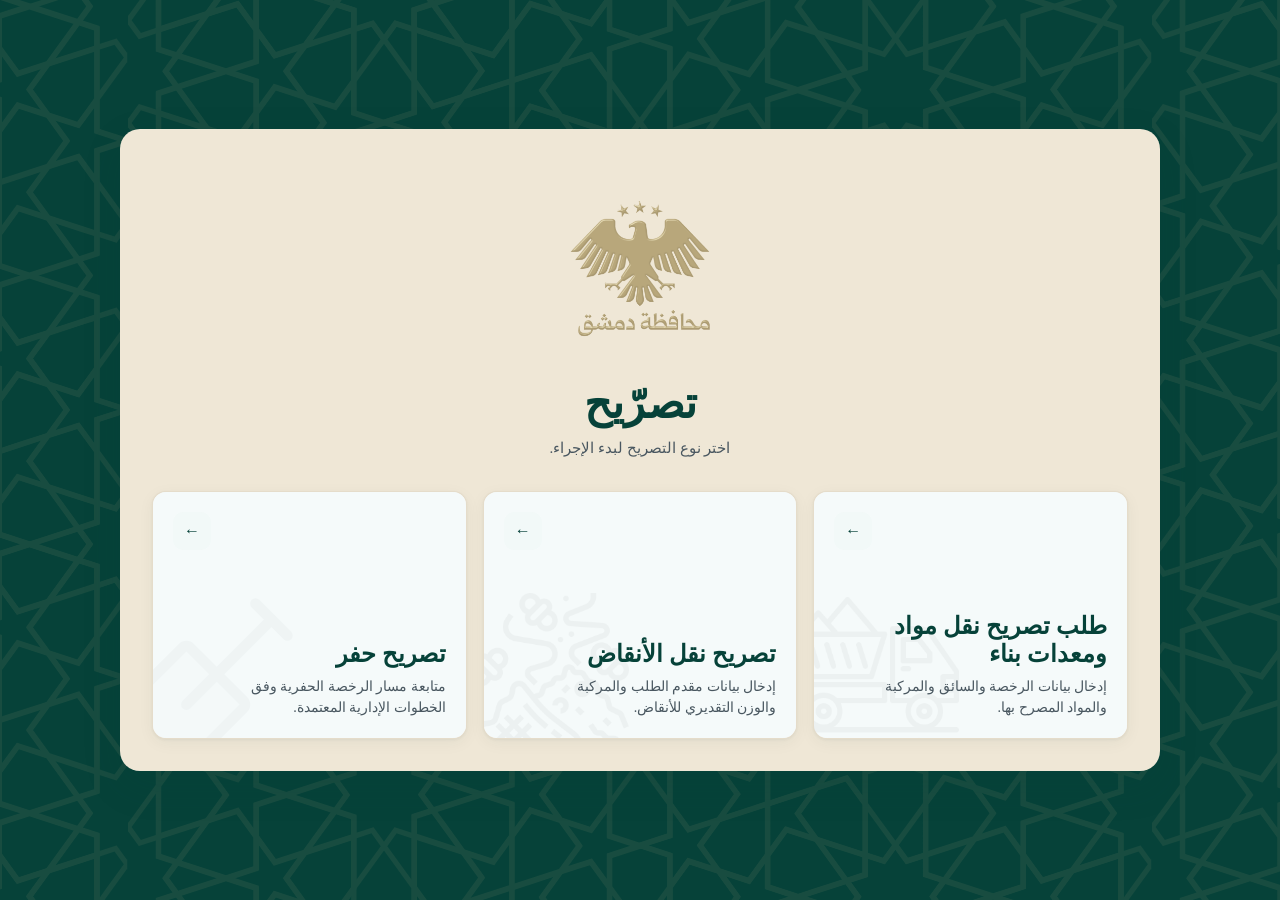
==== commit 26cd5798: "update v3" ====
--- a/index.html
+++ b/index.html
@@ -2,8 +2,8 @@
 <html lang="ar" dir="rtl">
 <head><meta charset="UTF-8" /><meta name="viewport" content="width=device-width, initial-scale=1.0" /><meta name="theme-color" content="#064239" /><meta name="description" content="واجهة مصرّح لإدارة وتصنيف طلبات التصاريح." /><link rel="icon" type="image/png" href="assets/images/damascus-eagle.png" /><link rel="stylesheet" href="css/variables.css" /><link rel="stylesheet" href="css/style.css" /><title>تصرّيح | إدارة التصاريح</title></head>
 <body class="auth-shell"><main class="home-card" aria-labelledby="home-title"><header class="home-heading"><img src="assets/images/لوغو 1.png" class="home-logo" alt="شعار محافظة دمشق" /><h1 id="home-title">تصرّيح</h1><p>اختر نوع التصريح لبدء الإجراء.</p></header><nav class="permit-choice-grid" aria-label="أنواع التصاريح">
-<a class="permit-choice" href="pages/transport.html"><img class="choice-art" src="assets/images/truck-pineal-700.svg" alt="" aria-hidden="true" /><span class="choice-number"></span><span class="choice-content"><strong class="choice-title">طلب تصريح نقل مواد ومعدات بناء</strong><span class="choice-description">إدخال بيانات الرخصة والسائق والمركبة والمواد المصرح بها.</span></span><span class="choice-arrow" aria-hidden="true">←</span></a>
-<a class="permit-choice" href="pages/rubble.html"><img class="choice-art" src="assets/images/file-text-pineal-700.svg" alt="" aria-hidden="true" /><span class="choice-number"></span><span class="choice-content"><strong class="choice-title">تصريح نقل الأنقاض</strong><span class="choice-description">إدخال بيانات مقدم الطلب والمركبة والوزن التقديري للأنقاض.</span></span><span class="choice-arrow" aria-hidden="true">←</span></a>
-<a class="permit-choice" href="pages/excavation.html"><img class="choice-art" src="assets/images/file-text-pineal-700.svg" alt="" aria-hidden="true" /><span class="choice-number"></span><span class="choice-content"><strong class="choice-title">تصريح حفر</strong><span class="choice-description">متابعة مسار الرخصة الحفرية وفق الخطوات الإدارية المعتمدة.</span></span><span class="choice-arrow" aria-hidden="true">←</span></a>
+<a class="permit-choice" href="pages/transport.html"><img class="choice-art" src="assets/images/materials-card-icon.png" alt="" aria-hidden="true" /><span class="choice-number"></span><span class="choice-content"><strong class="choice-title">طلب تصريح نقل مواد ومعدات بناء</strong><span class="choice-description">إدخال بيانات الرخصة والسائق والمركبة والمواد المصرح بها.</span></span><span class="choice-arrow" aria-hidden="true">←</span></a>
+<a class="permit-choice" href="pages/rubble.html"><img class="choice-art" src="assets/images/rubble-card-icon.png" alt="" aria-hidden="true" /><span class="choice-number"></span><span class="choice-content"><strong class="choice-title">تصريح نقل الأنقاض</strong><span class="choice-description">إدخال بيانات مقدم الطلب والمركبة والوزن التقديري للأنقاض.</span></span><span class="choice-arrow" aria-hidden="true">←</span></a>
+<a class="permit-choice" href="pages/excavation.html"><img class="choice-art" src="assets/images/excavation-card-icon.svg" alt="" aria-hidden="true" /><span class="choice-number"></span><span class="choice-content"><strong class="choice-title">تصريح حفر</strong><span class="choice-description">متابعة مسار الرخصة الحفرية وفق الخطوات الإدارية المعتمدة.</span></span><span class="choice-arrow" aria-hidden="true">←</span></a>
 </nav></main><script src="js/main.js"></script></body>
 </html>
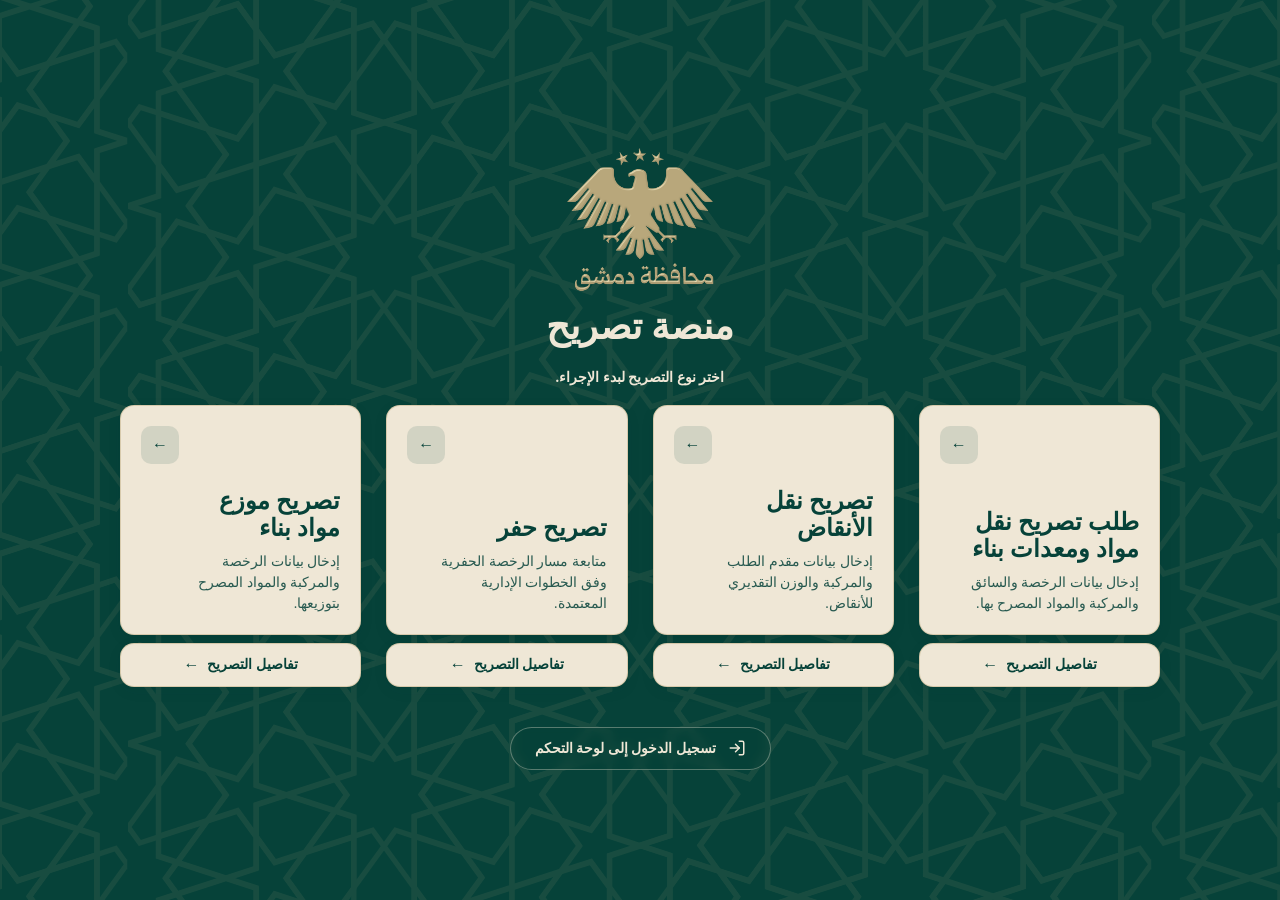
==== commit 6ecdd5dc: "update all" ====
--- a/index.html
+++ b/index.html
@@ -1,9 +1,169 @@
 <!doctype html>
 <html lang="ar" dir="rtl">
-<head><meta charset="UTF-8" /><meta name="viewport" content="width=device-width, initial-scale=1.0" /><meta name="theme-color" content="#064239" /><meta name="description" content="واجهة مصرّح لإدارة وتصنيف طلبات التصاريح." /><link rel="icon" type="image/png" href="assets/images/damascus-eagle.png" /><link rel="stylesheet" href="css/variables.css" /><link rel="stylesheet" href="css/style.css" /><title>تصرّيح | إدارة التصاريح</title></head>
-<body class="auth-shell"><main class="home-card" aria-labelledby="home-title"><header class="home-heading"><img src="assets/images/لوغو 1.png" class="home-logo" alt="شعار محافظة دمشق" /><h1 id="home-title">تصرّيح</h1><p>اختر نوع التصريح لبدء الإجراء.</p></header><nav class="permit-choice-grid" aria-label="أنواع التصاريح">
-<a class="permit-choice" href="pages/transport.html"><img class="choice-art" src="assets/images/materials-card-icon.png" alt="" aria-hidden="true" /><span class="choice-number"></span><span class="choice-content"><strong class="choice-title">طلب تصريح نقل مواد ومعدات بناء</strong><span class="choice-description">إدخال بيانات الرخصة والسائق والمركبة والمواد المصرح بها.</span></span><span class="choice-arrow" aria-hidden="true">←</span></a>
-<a class="permit-choice" href="pages/rubble.html"><img class="choice-art" src="assets/images/rubble-card-icon.png" alt="" aria-hidden="true" /><span class="choice-number"></span><span class="choice-content"><strong class="choice-title">تصريح نقل الأنقاض</strong><span class="choice-description">إدخال بيانات مقدم الطلب والمركبة والوزن التقديري للأنقاض.</span></span><span class="choice-arrow" aria-hidden="true">←</span></a>
-<a class="permit-choice" href="pages/excavation.html"><img class="choice-art" src="assets/images/excavation-card-icon.svg" alt="" aria-hidden="true" /><span class="choice-number"></span><span class="choice-content"><strong class="choice-title">تصريح حفر</strong><span class="choice-description">متابعة مسار الرخصة الحفرية وفق الخطوات الإدارية المعتمدة.</span></span><span class="choice-arrow" aria-hidden="true">←</span></a>
-</nav></main><script src="js/main.js"></script></body>
-</html>
+<head>
+  <meta charset="UTF-8" />
+  <meta name="viewport" content="width=device-width, initial-scale=1.0" />
+  <meta name="theme-color" content="#064239" />
+  <meta name="description" content="واجهة مصرّح لإدارة وتصنيف طلبات التصاريح." />
+  <link rel="icon" type="image/png" href="assets/images/damascus-eagle.png" />
+  <link rel="stylesheet" href="css/variables.css" />
+  <link rel="stylesheet" href="css/style.css" />
+  <title>منصة تصريح | الرئيسية</title>
+</head>
+<body class="auth-shell">
+  <div class="home-container">
+    <header class="home-heading">
+      <img src="assets/images/لوغو 1.png" class="home-logo" alt="شعار محافظة دمشق" />
+      <h1 id="home-title">منصة تصريح</h1>
+    </header>
+
+    <main class="home-card" aria-labelledby="home-title">
+      <p class="home-card-subtitle">اختر نوع التصريح لبدء الإجراء.</p>
+<nav class="permit-choice-grid" aria-label="أنواع التصاريح">
+
+  <!-- تصريح نقل مواد ومعدات بناء -->
+  <div class="permit-choice-card">
+    <a class="permit-choice" href="pages/transport.html">
+      <img
+        class="choice-art"
+        src="assets/images/materials-card-icoؤيؤيn.png"
+        alt=""
+        aria-hidden="true"
+      />
+
+      <span class="choice-number"></span>
+
+      <span class="choice-content">
+        <strong class="choice-title">
+          طلب تصريح نقل مواد ومعدات بناء
+        </strong>
+
+        <span class="choice-description">
+          إدخال بيانات الرخصة والسائق والمركبة والمواد المصرح بها.
+        </span>
+      </span>
+
+      <span class="choice-arrow" aria-hidden="true">←</span>
+    </a>
+
+    <a class="permit-details-btn" href="pages/transport-details.html">
+      تفاصيل التصريح
+      <span aria-hidden="true">←</span>
+    </a>
+  </div>
+
+
+  <!-- تصريح نقل الأنقاض -->
+  <div class="permit-choice-card">
+    <a class="permit-choice" href="pages/rubble.html">
+      <img
+        class="choice-art"
+        src="assets/images/rubble-carؤيؤؤيd-icon.png"
+        alt=""
+        aria-hidden="true"
+      />
+
+      <span class="choice-number"></span>
+
+      <span class="choice-content">
+        <strong class="choice-title">
+          تصريح نقل الأنقاض
+        </strong>
+
+        <span class="choice-description">
+          إدخال بيانات مقدم الطلب والمركبة والوزن التقديري للأنقاض.
+        </span>
+      </span>
+
+      <span class="choice-arrow" aria-hidden="true">←</span>
+    </a>
+
+    <a class="permit-details-btn" href="pages/rubble-details.html">
+      تفاصيل التصريح
+      <span aria-hidden="true">←</span>
+    </a>
+  </div>
+
+
+  <!-- تصريح حفر -->
+  <div class="permit-choice-card">
+    <a class="permit-choice" href="pages/excavation-login.html">
+      <img
+        class="choice-art"
+        src="assets/images/excavationؤيؤيؤ-card-icon.svg"
+        alt=""
+        aria-hidden="true"
+      />
+
+      <span class="choice-number"></span>
+
+      <span class="choice-content">
+        <strong class="choice-title">
+          تصريح حفر
+        </strong>
+
+        <span class="choice-description">
+          متابعة مسار الرخصة الحفرية وفق الخطوات الإدارية المعتمدة.
+        </span>
+      </span>
+
+      <span class="choice-arrow" aria-hidden="true">←</span>
+    </a>
+
+    <a class="permit-details-btn" href="pages/excavation-details.html">
+      تفاصيل التصريح
+      <span aria-hidden="true">←</span>
+    </a>
+  </div>
+
+
+  <!-- تصريح موزع مواد بناء -->
+  <div class="permit-choice-card">
+    <a class="permit-choice" href="pages/building-material-distributor.html">
+      <img
+        class="choice-art"
+        src="assets/images/materials-card-icoؤيؤيn.png"
+        alt=""
+        aria-hidden="true"
+      />
+
+      <span class="choice-number"></span>
+
+      <span class="choice-content">
+        <strong class="choice-title">
+          تصريح موزع مواد بناء
+        </strong>
+
+        <span class="choice-description">
+          إدخال بيانات الرخصة والمركبة والمواد المصرح بتوزيعها.
+        </span>
+      </span>
+
+      <span class="choice-arrow" aria-hidden="true">←</span>
+    </a>
+
+    <a
+      class="permit-details-btn"
+      href="pages/building-material-distributor-details.html"
+    >
+      تفاصيل التصريح
+      <span aria-hidden="true">←</span>
+    </a>
+  </div>
+
+</nav>
+    </main>
+    <div class="login-access">
+      <a href="pages/login.html" class="login-access-btn">
+        <svg class="login-icon" width="18" height="18" viewBox="0 0 24 24" fill="none" stroke="currentColor" stroke-width="2" stroke-linecap="round" stroke-linejoin="round" aria-hidden="true">
+          <path d="M15 3h4a2 2 0 0 1 2 2v14a2 2 0 0 1-2 2h-4"></path>
+          <polyline points="10 17 15 12 10 7"></polyline>
+          <line x1="15" y1="12" x2="3" y2="12"></line>
+        </svg>
+        <span>تسجيل الدخول إلى لوحة التحكم</span>
+      </a>
+    </div>
+  </div>
+  <script src="js/main.js"></script>
+</body>
+</html>
--- a/css/style.css
+++ b/css/style.css
@@ -7,181 +7,1262 @@
 button, a { -webkit-tap-highlight-color: transparent; }
 button:not(:disabled), a { cursor: pointer; }
 button:focus-visible, a:focus-visible, input:focus-visible { outline: 3px solid var(--color-golden-wheat-300); outline-offset: 3px; }
-.auth-shell, .permit-shell { background-color: var(--color-brand); background-image: url("../assets/images/pattern.svg"); background-repeat: repeat; background-position: center; background-size: min(1024px, 150vw); }
-.auth-shell { min-height: 100dvh; display: flex; align-items: center; justify-content: center; padding: var(--space-6); }
-.home-card { width: min(1040px,100%); padding: 44px var(--space-8) var(--space-8); background: var(--color-golden-wheat-100); border-radius: var(--radius-2xl); box-shadow: var(--shadow-lg); }
-.home-heading { max-width: 560px; margin: 0 auto var(--space-8); text-align: center; }
-.home-logo { display: block; width: 190px; height: 190px; margin: 0 auto var(--space-4); object-fit: contain; }
-.home-heading h1 { margin: 0; color: var(--color-brand); font-family: var(--font-display-bold); font-size: clamp(2rem,4vw,2.7rem); line-height: var(--leading-tight); }
-.home-heading p { margin: var(--space-2) 0 0; color: var(--color-text-muted); font-size: var(--text-md); }
-.permit-choice-grid { display: grid; grid-template-columns: repeat(3,minmax(0,1fr)); gap: var(--space-4); }
-.permit-choice { position: relative; isolation: isolate; display: flex; flex-direction: column; min-height: 248px; overflow: hidden; padding: var(--space-5); color: var(--color-brand); background: var(--color-surface); border: 1px solid rgba(188,163,117,.38); border-radius: var(--radius-lg); box-shadow: var(--shadow-sm);transition: transform var(--transition-base), box-shadow var(--transition-base), border-color var(--transition-base), background var(--transition-base), color var(--transition-base); }
-.permit-choice::after { content: ""; position: absolute; z-index: -1; inset: 0; background: rgba(242,249,248,.72); }
+
+.auth-shell, .permit-shell { 
+  background-color: var(--color-brand); 
+  background-image: url("../assets/images/pattern.svg"); 
+  background-repeat: repeat; 
+  background-position: center; 
+  background-size: min(1024px, 150vw); 
+}
+
+/* ========================================================
+   1. الواجهة الرئيسية index (توسيط كامل متطابق المسافات)
+   ======================================================== */
+.auth-shell {
+  min-height: 100dvh;
+  display: flex;
+  flex-direction: column;
+  align-items: center;
+  justify-content: center;
+  padding: 9px var(--space-6) var(--space-6);
+}
+
+.home-container {
+  width: min(1040px, 100%);
+  display: flex;
+  flex-direction: column;
+  align-items: center;
+  margin: auto 0;
+  gap: var(--space-4);
+}
+
+.home-card {
+  width: 100%;
+  padding: 0;
+  background: transparent !important;
+  border-radius: 0;
+  box-shadow: none !important;
+}
+
+.home-card-subtitle {
+  margin: 0 0 16px;
+  text-align: center;
+  color: var(--color-golden-wheat-100);
+  font-family: var(--font-title);
+  font-size: clamp(var(--text-sm), 1.6vh, var(--text-md));
+  font-weight: 700;
+}
+
+.home-heading {
+  max-width: 600px;
+  margin: 0 auto;
+  text-align: center;
+}
+
+.home-logo {
+  display: block;
+  width: 200px; 
+  height: 200px;
+  margin: 20px auto 0;
+  object-fit: contain;
+}
+
+.home-heading h1 {
+  margin-top: -10px;
+  margin-bottom: 5px;
+  color: var(--color-golden-wheat-100); 
+  font-family: var(--font-display-bold);
+  font-size: clamp(1.7rem, 3.5vw, 2.3rem);
+  font-weight: 800;
+  line-height: 1;
+}
+
+.home-heading p { 
+  margin: var(--space-2) 0 0; 
+  color: var(--color-text-muted); 
+  font-size: var(--text-md); 
+}
+
+.permit-choice-grid { 
+  display: grid; 
+  grid-template-columns: repeat(4, minmax(0, 1fr)); 
+  gap: 25px; 
+}
+
+.permit-choice { 
+  position: relative; 
+  isolation: isolate; 
+  display: flex; 
+  flex-direction: column; 
+  min-height: 230px; 
+  overflow: hidden; 
+  padding: var(--space-5); 
+  color: var(--color-brand); 
+  background: var(--color-golden-wheat-100) !important; 
+  border: 1px solid rgba(185, 167, 121, 0.45); 
+  border-radius: var(--radius-lg); 
+  box-shadow: var(--shadow-sm);
+  transition: transform 0.3s cubic-bezier(0.2, 0, 0, 1), box-shadow 0.3s ease, border-color 0.3s ease, background-color 0.3s ease, color 0.3s ease; 
+}
+
+.permit-choice::after { 
+  content: ""; 
+  position: absolute; 
+  z-index: -1; 
+  inset: 0; 
+  background: transparent; 
+}
+
 .permit-choice:hover {
-  color: var(--color-surface);
-  background: var(--color-brand);
-  border-color: var(--color-brand);
-  box-shadow: var(--shadow-md);
-  transform: translateY(-4px);
-}
-
-.permit-choice:hover::after {
-  background: transparent;
+  color: var(--color-golden-wheat-100) !important;
+  background-color: var(--color-brand) !important;
+  border-color: var(--color-golden-wheat-100) !important;
+  box-shadow: 0 16px 32px rgba(0, 0, 0, 0.32);
+  transform: scale(1.05) translateY(-6px);
 }
 
 .permit-choice:hover .choice-number,
+.permit-choice:hover .choice-title,
 .permit-choice:hover .choice-description {
-  color: var(--color-surface);
+  color: var(--color-golden-wheat-100) !important;
 }
 
 .permit-choice:active, .btn:active, .back-link:active { transform: scale(.97); }
-.choice-art { position: absolute;
+
+.choice-art { 
+  position: absolute;
   transition: opacity var(--transition-base), filter var(--transition-base);
-  z-index: -1; bottom: -25px; left: -25px; width: 64%; max-width: 170px; opacity: .12; }
+  z-index: -1; 
+  bottom: -25px; 
+  left: -25px; 
+  width: 64%; 
+  max-width: 170px; 
+  opacity: .12; 
+}
+
 .permit-choice:hover .choice-art {
   opacity: .24;
   filter: brightness(0) invert(1);
 }
 
-  .choice-number { direction: ltr; color: var(--color-golden-wheat-500); font-family: var(--font-display-bold); font-size: var(--text-lg); letter-spacing: .04em; }
-.choice-content { display: grid; gap: var(--space-2); max-width: 85%; margin-top: auto; }
-.choice-title { font-family: var(--font-display-bold); font-size: var(--text-2xl); line-height: var(--leading-tight); }
-.choice-description { color: var(--color-text-muted); font-size: var(--text-sm); }
-.choice-arrow { position: absolute; top: var(--space-5); left: var(--space-5); display: grid; width: 38px; height: 38px; place-items: center; background: var(--color-brand-soft); border-radius: var(--radius-sm); font-family: Arial,sans-serif; transition: transform var(--transition-base), background var(--transition-base); }
+.choice-number { 
+  direction: ltr; 
+  color: var(--color-brand); 
+  font-family: var(--font-display-bold); 
+  font-size: var(--text-lg); 
+  letter-spacing: .04em; 
+  transition: color 0.3s ease;
+}
+
+.choice-content { 
+  display: grid; 
+  gap: var(--space-2); 
+  max-width: 85%; 
+  margin-top: auto; 
+}
+
+.choice-title { 
+  font-family: var(--font-display-bold); 
+  font-size: var(--text-2xl); 
+  line-height: var(--leading-tight); 
+  color: var(--color-brand);
+  transition: color 0.3s ease;
+}
+
+.choice-description { 
+  color: rgba(6, 66, 57, 0.85); 
+  font-size: var(--text-sm); 
+  transition: color 0.3s ease;
+}
+
+.choice-arrow { 
+  position: absolute; 
+  top: var(--space-5); 
+  left: var(--space-5); 
+  display: grid; 
+  width: 38px; 
+  height: 38px; 
+  place-items: center; 
+  color: var(--color-brand);
+  background: rgba(6, 66, 57, 0.12); 
+  border-radius: var(--radius-sm); 
+  font-family: Arial, sans-serif; 
+  font-weight: bold;
+  transition: transform 0.3s ease, background 0.3s ease, color 0.3s ease, border-color 0.3s ease; 
+}
+
 .permit-choice:hover .choice-arrow {
-  color: var(--color-surface);
-  background: transparent;
-  transform: translateX(-3px);
-}
-
-
-.permit-shell { min-height: 100dvh; padding: var(--space-6); }
-.permit-workspace { width: min(1180px,100%); min-height: calc(100dvh - 48px); margin: 0 auto; overflow: hidden; background: var(--color-golden-wheat-100); border-radius: var(--radius-2xl); box-shadow: var(--shadow-lg); }
-.permit-topbar { display: flex; align-items: center; justify-content: space-between; gap: var(--space-4); min-height: 80px; padding: var(--space-4) var(--space-6); color: var(--color-on-brand); background-color: var(--color-brand); background-image: url("../assets/images/pattern.svg"); background-size: 720px; }
-.back-link { display: inline-flex; align-items: center; gap: var(--space-2); padding: var(--space-2) var(--space-3); border-radius: var(--radius-sm); font-family: var(--font-title); font-size: var(--text-sm); transition: background var(--transition-fast), transform var(--transition-fast); }
-.back-link:hover { background: rgba(255,255,255,.12); }
-.compact-brand { display: inline-flex; flex-direction: row-reverse; align-items: center; gap: var(--space-2); font-family: var(--font-display-bold); font-size: var(--text-xl); }
-.compact-brand img { width: 38px; height: 38px; object-fit: contain; }
-.permit-page { padding: var(--space-8) clamp(var(--space-5),5vw,var(--space-10)) var(--space-12); }
-.page-intro { max-width: 780px; margin-bottom: var(--space-7); }
-.eyebrow { margin: 0 0 var(--space-2); color: var(--color-golden-wheat-500); font-family: var(--font-title); font-size: var(--text-xs); letter-spacing: .03em; }
-.page-intro h1 { margin: 0; color: var(--color-brand); font-family: var(--font-display); font-size: clamp(2rem,4vw,2.8rem); line-height: var(--leading-tight); }
-.page-intro > p:not(.eyebrow) { margin: var(--space-2) 0 0; color: var(--color-text-muted); font-size: var(--text-md); }
-.form { display: flex; flex-direction: column; gap: var(--space-5); width: 100%; }
-.form-card { padding: var(--space-5); background: var(--color-surface); border-radius: var(--radius-xl); box-shadow: var(--shadow-sm); }
-.form-card-lg { padding: var(--space-7); }
-.card-head { display: flex; align-items: center; justify-content: space-between; gap: var(--space-3); padding-bottom: var(--space-3); margin-bottom: var(--space-4); border-bottom: var(--border-divider); }
-.card-title { display: flex; align-items: center; gap: var(--space-2); margin: 0; color: var(--color-brand); font-family: var(--font-title); font-size: var(--text-lg); }
-.card-title img { width: 20px; height: 20px; }
-.form-grid { display: grid; grid-template-columns: repeat(2,minmax(0,1fr)); gap: var(--space-4) var(--space-5); }
-.field { display: flex; flex-direction: column; gap: var(--space-2); min-width: 0; }
+  color: var(--color-golden-wheat-100) !important;
+  background: rgba(239, 231, 214, 0.15);
+  border: 1px solid var(--color-golden-wheat-100);
+  transform: translateX(-4px);
+}
+
+/* ========================================================
+   2. واجهات الطلبات (الشريط العلوي والكارت البيج الخارجي)
+   ======================================================== */
+.page-intro { display: none !important; }
+.permit-shell { min-height: 100dvh; padding: 10px var(--space-6) var(--space-6); }
+
+.permit-workspace {
+  width: min(1000px, 100%);
+  margin: 0 auto;
+  background: transparent !important;
+  box-shadow: none !important;
+}
+
+/* الشريط العلوي ومحاذاة الشعار والعنوان والزر */
+.permit-topbar {
+  position: relative !important;
+  display: flex !important;
+  align-items: flex-end !important;
+  justify-content: space-between !important;
+  min-height: 65px !important;
+  padding: 0 var(--space-4) 6px !important;
+  background: transparent !important;
+}
+
+.compact-brand {
+  order: 1 !important;
+  display: inline-flex;
+  align-items: center;
+  gap: var(--space-4);
+}
+
+.compact-brand img {
+  width: 65px !important;
+  height: 65px !important;
+  object-fit: contain;
+}
+
+/* محاذاة العنوان في منتصف الشريط أفقياً وعمودياً مع الشعار */
+.topbar-title {
+  position: absolute !important;
+  left: 50% !important;
+  top: 50% !important;
+  transform: translate(-50%, -50%) !important;
+  margin: 0 !important;
+  color: var(--color-golden-wheat-100) !important;
+  font-family: var(--font-display-bold);
+  font-size: clamp(1.3rem, 2.2vw, 1.8rem);
+  font-weight: 800;
+  white-space: nowrap;
+  text-align: center;
+  pointer-events: none;
+}
+
+/* محاذاة زر العودة مقابل النص الموجود في اللوغو */
+.back-link {
+  order: 2 !important;
+  margin-inline-start: auto !important;
+  margin-top: 10 !important;
+  margin-bottom: 30px !important;
+  display: inline-flex;
+  align-items: center;
+  gap: var(--space-2);
+  padding: 4px var(--space-3);
+  color: var(--color-golden-wheat-100);
+  border-radius: var(--radius-sm);
+  font-family: var(--font-title);
+  font-size: var(--text-sm);
+  transition: background var(--transition-fast), transform var(--transition-fast);
+}
+
+.back-link:hover {
+  background: rgba(255, 255, 255, 0.12);
+}
+
+/* الكارت البيج الخارجي */
+.permit-page { 
+  padding: 14px clamp(14px, 2.5vw, 24px) 20px !important; 
+  background: var(--color-golden-wheat-100);
+  border-radius: var(--radius-2xl) !important;
+  margin: 4px var(--space-4) 0 !important;
+}
+
+/* ========================================================
+   3. بطاقات ونماذج تصريح الحفر (Excavation Forms & Cards)
+   ======================================================== */
+.excavation-form {
+  max-width: 900px;
+  margin: 0 auto;
+  display: flex;
+  flex-direction: column;
+  gap: 12px !important; /* مسافة صغيرة مقبولة بين كروت الحفر */
+}
+
+/* الكارت الأبيض الداخلي للحفر وباقي الطلبات بحواف منحنية ومسافات مضغوطة */
+.form-card, 
+.wizard-card {
+  padding: 16px 20px !important;
+  background: var(--color-surface);
+  border-radius: var(--radius-xl) !important; /* انحناء متناسق للحواف الداخلية */
+  border: 1px solid rgba(188, 163, 117, 0.42);
+  box-shadow: var(--shadow-sm);
+}
+
+.form-card-lg { padding: var(--space-6) !important; }
+
+.card-head {
+  display: flex;
+  align-items: center;
+  justify-content: space-between;
+  padding-bottom: 8px !important;
+  margin-bottom: 12px !important;
+  border-bottom: var(--border-divider);
+}
+
+.card-title { display: flex; align-items: center; gap: var(--space-2); margin: 0; color: var(--color-brand); font-family: var(--font-title); font-size: var(--text-md); }
+.card-title img { width: 18px; height: 18px; }
+.card-index { display: grid; width: 32px; height: 32px; place-items: center; flex: none; color: var(--color-brand); background: var(--color-brand-soft); border: 1px solid var(--color-golden-wheat-300); border-radius: 50%; direction: ltr; font-family: var(--font-mono); font-size: var(--text-xs); font-weight: 700; }
+.card-note { color: var(--color-text-faint); font-size: var(--text-xs); }
+
+/* شبكة الحقول للحفر وكافة الطلبات */
+.form-grid { display: grid; grid-template-columns: repeat(2, minmax(0, 1fr)); gap: 12px 18px !important; }
+.field { display: flex; flex-direction: column; gap: 4px; min-width: 0; }
 .field-wide { grid-column: 1 / -1; }
-.field-label { display: flex; align-items: center; gap: var(--space-1); color: var(--color-text); font-family: var(--font-title); font-size: var(--text-md); }
+.field-label { display: flex; align-items: center; gap: var(--space-1); color: var(--color-text); font-family: var(--font-title); font-size: var(--text-sm); }
 .field-required { color: var(--color-danger-strong); font-size: var(--text-sm); }
-.field-input { width: 100%; min-height: 44px; padding: var(--space-3) 14px; color: var(--color-text); background: var(--color-brand-soft); border: var(--border-width) solid transparent; border-radius: var(--radius-sm); font-family: var(--font-title); font-size: var(--text-sm); transition: border-color var(--transition-base), background var(--transition-base); }
+.field-input { width: 100%; min-height: 40px; padding: 6px 12px; color: var(--color-text); background: var(--color-golden-wheat-50); border: 1px solid var(--color-golden-wheat-200); border-radius: 14px !important; font-family: var(--font-title); font-size: var(--text-xs); transition: border-color var(--transition-base), background var(--transition-base); }
 .field-input:focus { outline: none; background: var(--color-surface); border-color: var(--color-brand); }
 .field-input::placeholder { color: var(--color-charcoal-500); font-family: var(--font-body); }
 .field-hint { padding-right: 2px; color: var(--color-text-faint); font-size: var(--text-xs); }
 .mono { direction: ltr; text-align: right; font-family: var(--font-mono); letter-spacing: -.5px; }
-.btn { display: inline-flex; align-items: center; justify-content: center; gap: var(--space-2); padding: 11px var(--space-5); border: var(--border-width) solid transparent; border-radius: var(--radius-sm); font-family: var(--font-title); font-size: var(--text-sm); line-height: var(--leading-none); transition: background var(--transition-fast), transform var(--transition-fast), opacity var(--transition-fast); }
+
+/* أزرار الإجراءات */
+.form-actions { 
+  display: flex; 
+  justify-content: space-between !important; 
+  align-items: center !important; 
+  padding-top: 12px !important; 
+  margin-top: 8px !important; 
+  border-top: var(--border-divider); 
+}
+
+.excavation-actions {
+  display: flex !important;
+  justify-content: space-between !important;
+  align-items: center !important;
+  width: 100%;
+}
+
+.btn { display: inline-flex; align-items: center; justify-content: center; gap: var(--space-2); padding: 9px var(--space-5); border: var(--border-width) solid transparent; border-radius: var(--radius-sm); font-family: var(--font-title); font-size: var(--text-sm); line-height: var(--leading-none); transition: background var(--transition-fast), transform var(--transition-fast), opacity var(--transition-fast); }
 .btn:disabled { opacity: .5; cursor: not-allowed; }
-.btn-primary { color: var(--color-on-brand); background: var(--color-brand); }.btn-primary:hover { background: var(--color-brand-hover); }
-.btn-soft { color: var(--color-brand); background: var(--color-brand-soft); }.btn-soft:hover { background: var(--color-brand-soft-hover); }
-.btn-ghost { color: var(--color-text-muted); background: transparent; }.btn-ghost:hover { color: var(--color-text); background: rgba(6,66,57,.05); }
-.btn-sm { padding: var(--space-2) var(--space-4); font-size: var(--text-xs); }.btn-lg { padding: var(--space-4) var(--space-7); font-size: var(--text-base); }
-.material-card-head { align-items: flex-start; }
-.repeater { display: flex; flex-direction: column; gap: var(--space-3); }
-.repeater-row { display: grid; grid-template-columns: 2fr 1fr 1fr 1.4fr 36px; gap: var(--space-3); align-items: end; padding: var(--space-3); background: var(--color-surface-sunken); border: 1px solid var(--color-golden-wheat-200); border-radius: var(--radius-lg); }
-.repeater-row .field { gap: var(--space-1); }.repeater-row .field-label { color: var(--color-text-muted); font-size: var(--text-2xs); }.repeater-row .field-input { min-height: 38px; padding: var(--space-2) var(--space-3); background: var(--color-surface); font-size: var(--text-xs); }
-.repeater-remove { display: grid; width: 36px; height: 36px; padding: 0; place-items: center; color: var(--color-umber-700); background: var(--color-umber-50); border: 0; border-radius: var(--radius-2xs); font-size: 24px; line-height: 1; transition: background var(--transition-fast), transform var(--transition-fast); }.repeater-remove:hover { background: #d8b6bc; }
-.repeater-empty { padding: var(--space-6); color: var(--color-text-faint); border: 1px dashed var(--color-golden-wheat-300); border-radius: var(--radius-lg); text-align: center; font-size: var(--text-sm); }
-.form-actions { display: flex; flex-wrap: wrap; gap: var(--space-3); padding-top: var(--space-4); border-top: var(--border-divider); }.form-actions .btn { min-width: 140px; }
-.form-status { margin: 0; padding: var(--space-3) var(--space-4); color: var(--color-brand); background: var(--color-brand-soft); border-radius: var(--radius-sm); font-family: var(--font-body-medium); font-size: var(--text-sm); }
-
-.workflow-card { padding: var(--space-6); background: var(--color-surface); border-radius: var(--radius-xl); box-shadow: var(--shadow-sm); }
-.workflow-heading { display: flex; align-items: center; justify-content: space-between; gap: var(--space-3); padding-bottom: var(--space-4); margin-bottom: var(--space-2); border-bottom: var(--border-divider); }.workflow-heading p { margin: 0; color: var(--color-brand); font-family: var(--font-title); font-size: var(--text-lg); }
-.workflow-badge { direction: ltr; padding: 4px var(--space-3); color: var(--color-brand); background: var(--color-brand-soft); border-radius: var(--radius-pill); font-family: var(--font-title); font-size: var(--text-xs); white-space: nowrap; }
-.workflow-list { position: relative; display: flex; flex-direction: column; gap: var(--space-3); padding: var(--space-5) 0 0; margin: 0; list-style: none; }.workflow-list::before { content: ""; position: absolute; top: 46px; right: 23px; bottom: 46px; width: 1px; background: var(--color-golden-wheat-200); }
-.workflow-step { position: relative; display: grid; grid-template-columns: 48px minmax(0,1fr) 36px; align-items: center; gap: var(--space-4); min-width: 0; padding: var(--space-4); background: var(--color-golden-wheat-50); border: 1px solid var(--color-golden-wheat-200); border-radius: var(--radius-lg); }
-.step-number { position: relative; z-index: 1; display: grid; width: 48px; height: 48px; place-items: center; direction: ltr; color: var(--color-on-brand); background: var(--color-brand); border-radius: var(--radius-pill); font-family: var(--font-display-bold); font-size: var(--text-md); line-height: 1; }.step-copy { min-width: 0; }.step-copy h2 { margin: 0 0 4px; color: var(--color-brand); font-family: var(--font-title); font-size: var(--text-md); }.step-copy p { margin: 0; color: var(--color-text-muted); font-size: var(--text-sm); overflow-wrap: anywhere; }.step-icon { display: grid; width: 36px; height: 36px; place-items: center; color: var(--color-pineal-500); background: var(--color-pineal-100); border-radius: var(--radius-sm); font-family: Arial,sans-serif; font-weight: bold; }
-
-@media (max-width: 900px) { .permit-choice-grid { grid-template-columns: repeat(2,minmax(0,1fr)); }.permit-choice:last-child { grid-column: 1 / 2; }.repeater-row { grid-template-columns: 1fr 1fr; }.repeater-row .field:first-child { grid-column: 1 / -1; }.repeater-remove { grid-column: 1 / -1; width: 100%; } }
-@media (max-width: 640px) { .auth-shell,.permit-shell { padding: var(--space-4); }.home-card { padding: var(--space-8) var(--space-5) var(--space-5); border-radius: var(--radius-xl); }.home-logo { width: 68px; height: 68px; }.permit-choice-grid { grid-template-columns: 1fr; }.permit-choice,.permit-choice:last-child { grid-column: auto; min-height: 210px; }.permit-workspace { min-height: calc(100dvh - 32px); border-radius: var(--radius-xl); }.permit-topbar { min-height: 68px; padding: var(--space-3) var(--space-4); }.back-link { padding: var(--space-2); font-size: var(--text-xs); }.compact-brand { font-size: var(--text-lg); }.compact-brand img { width: 32px; height: 32px; }.permit-page { padding: var(--space-6) var(--space-4) var(--space-8); }.form-card,.workflow-card { padding: var(--space-4); }.form-card-lg { padding: var(--space-5); }.form-grid { grid-template-columns: 1fr; }.field-wide { grid-column: auto; }.field-input { min-height: 46px; font-size: 16px; }.card-head { align-items: flex-start; }.material-card-head { flex-direction: column; }.material-card-head .btn { width: 100%; }.repeater-row { grid-template-columns: 1fr; }.repeater-row .field:first-child,.repeater-remove { grid-column: auto; }.form-actions { flex-direction: column; }.form-actions .btn { width: 100%; min-height: 48px; }.workflow-heading { flex-direction: column; align-items: flex-start; }.workflow-list::before { right: 19px; }.workflow-step { grid-template-columns: 40px minmax(0,1fr); gap: var(--space-3); }.step-number { width: 40px; height: 40px; font-size: var(--text-sm); }.step-icon { display: none; } }
-@media (prefers-reduced-motion: reduce) { *,*::before,*::after { scroll-behavior: auto !important; transition-duration: .01ms !important; animation-duration: .01ms !important; } }
-
-/* Transport wizard redesign: top stepper, progressive cards, Syrian pine-and-wheat identity. */
-.transport-wizard .permit-page { padding-bottom: var(--space-12); }
-.transport-wizard .page-intro { max-width: 850px; margin-inline: auto; text-align: center; }
-.transport-wizard .page-intro h1 { font-size: clamp(2.25rem, 5vw, 3.5rem); letter-spacing: -.03em; }
-.transport-stepper { position: relative; display: grid; grid-template-columns: repeat(3, 1fr); gap: var(--space-4); max-width: 940px; margin: 0 auto var(--space-4); padding: var(--space-4) 0 0; }
-.stepper-line { position: absolute; top: 37px; right: 17%; left: 17%; height: 3px; overflow: hidden; background: var(--color-golden-wheat-200); border-radius: var(--radius-pill); }
+.btn-primary { color: var(--color-on-brand); background: var(--color-brand); }
+.btn-primary:hover { background: var(--color-brand-hover); }
+.btn-soft { color: var(--color-brand); background: var(--color-brand-soft); }
+.btn-soft:hover { background: var(--color-brand-soft-hover); }
+.btn-ghost { color: var(--color-text-muted); background: transparent; }
+.btn-ghost:hover { color: var(--color-text); background: rgba(6, 66, 57, 0.05); }
+.btn-sm { padding: var(--space-2) var(--space-4); font-size: var(--text-xs); }
+.btn-lg { padding: 10px var(--space-6); font-size: var(--text-sm); }
+
+/* أزرار وحقول الحفر */
+.location-input-group { display: flex; gap: var(--space-2); align-items: center; }
+.btn-gps { white-space: nowrap; background: var(--color-brand-soft); color: var(--color-brand); border: 1px solid var(--color-golden-wheat-300); font-size: var(--text-xs); min-height: 40px; padding: 0 var(--space-3); border-radius: var(--radius-sm); transition: background var(--transition-fast), border-color var(--transition-fast); }
+.btn-gps:hover { background: var(--color-brand); color: var(--color-on-brand); border-color: var(--color-brand); }
+
+.excavation-dimensions { grid-template-columns: repeat(3, minmax(0, 1fr)); }
+.permit-textarea { min-height: 90px; resize: vertical; line-height: 1.6; }
+
+/* شاشة تسجيل الدخول للحفر */
+[data-excavation-request][hidden], .access-error[hidden] { display: none !important; }
+.excavation-access { 
+  /* 1. زيادة عرض الكارت الأبيض لتقليل الفراغ البيج على اليمين واليسار (عدّل 680px كما يناسبك) */
+  width: min(700px, 100%) !important; 
+
+  /* 2. تصغير المسافة والهوامش العلوية والسفلية */
+  padding: 24px 32px !important; 
+  margin: 0 auto 10px !important; 
+  
+  text-align: center; 
+  border-radius: var(--radius-xl) !important; /* حواف منحنية */
+  border: 1px solid rgba(188, 163, 117, 0.42); 
+  box-shadow: var(--shadow-md); 
+}
+
+.excavation-top-note {
+  margin: 0 auto 12px !important;
+  text-align: center;
+  color: var(--color-brand);
+  font-family: var(--font-title);
+  font-size: var(--text-sm);
+  font-weight: 700;
+}
+.excavation-access::before { content: ""; position: absolute; top: -80px; left: -75px; width: 190px; height: 190px; background: var(--color-brand-soft); border-radius: 50%; opacity: .78; }
+.excavation-access > * { position: relative; z-index: 1; }
+.excavation-access-mark { display: grid; width: 52px; height: 52px; place-items: center; margin: 0 auto 10px; background: var(--color-brand); border-radius: 50%; box-shadow: 0 0 0 5px var(--color-brand-soft); }
+.excavation-access-mark img { width: 24px; height: 24px; filter: brightness(0) invert(1); }
+.excavation-access h2 { margin: 0; color: var(--color-brand); font-family: var(--font-display); font-size: var(--text-xl); }
+.excavation-access-notice { max-width: 420px; padding: var(--space-2) var(--space-3); margin: 10px auto 14px; color: var(--color-text-muted); background: var(--color-golden-wheat-50); border-right: 3px solid var(--color-golden-wheat-500); border-radius: var(--radius-sm); font-size: var(--text-xs); line-height: 1.6; text-align: right; }
+.excavation-access-notice strong { color: var(--color-brand); }
+.excavation-login-form { display: grid; gap: 10px; max-width: 410px; margin: 0 auto; text-align: right; }
+.excavation-login-form .field-input { background: var(--color-golden-wheat-50); }
+.excavation-login-form .btn { width: 100%; min-height: 44px; margin-top: 6px; }
+.access-error { padding: var(--space-2); margin: 0; color: var(--color-umber-700); background: var(--color-umber-50); border-radius: var(--radius-sm); font-size: var(--text-xs); }
+
+/* ========================================================
+   4. شريط المراحل والجداول المشتركة (Transport & Rubble)
+   ======================================================== */
+.transport-wizard .permit-page { padding-bottom: 20px; }
+.transport-stepper { 
+  position: relative; 
+  display: grid; 
+  grid-template-columns: repeat(3, 1fr); 
+  gap: var(--space-3); 
+  max-width: 900px; 
+  margin: 0 auto 6px !important; 
+  padding: 0 !important; 
+}
+
+.stepper-line { position: absolute; top: 32px; right: 17%; left: 17%; height: 3px; overflow: hidden; background: var(--color-golden-wheat-200); border-radius: var(--radius-pill); }
 .stepper-line span { display: block; width: 0; height: 100%; background: var(--color-golden-wheat-500); border-radius: inherit; transition: width var(--transition-base); }
-.stepper-item { position: relative; z-index: 1; display: flex; flex-direction: column; align-items: center; gap: var(--space-2); min-width: 0; padding: 0; color: var(--color-text-muted); background: transparent; border: 0; text-align: center; transition: color var(--transition-base), transform var(--transition-fast); }
+.stepper-item { position: relative; z-index: 1; display: flex; flex-direction: column; align-items: center; gap: 4px; min-width: 0; padding: 0; color: var(--color-text-muted); background: transparent; border: 0; text-align: center; transition: color var(--transition-base), transform var(--transition-fast); }
 .stepper-item:hover { color: var(--color-brand); transform: translateY(-2px); }
-.stepper-number { display: grid; width: 46px; height: 46px; place-items: center; direction: ltr; color: var(--color-text-muted); background: var(--color-golden-wheat-50); border: 3px solid var(--color-golden-wheat-200); border-radius: 50%; font-family: var(--font-mono); font-size: var(--text-sm); font-weight: 700; transition: color var(--transition-base), background var(--transition-base), border-color var(--transition-base), box-shadow var(--transition-base); }
-.stepper-item.is-active .stepper-number { color: var(--color-on-brand); background: var(--color-brand); border-color: var(--color-brand); box-shadow: 0 0 0 6px rgba(6,66,57,.1); }
+.stepper-number { display: grid; width: 40px; height: 40px; place-items: center; direction: ltr; color: var(--color-text-muted); background: var(--color-golden-wheat-50); border: 3px solid var(--color-golden-wheat-200); border-radius: 50%; font-family: var(--font-mono); font-size: var(--text-sm); font-weight: 700; }
+.stepper-item.is-active .stepper-number { color: var(--color-on-brand); background: var(--color-brand); border-color: var(--color-brand); box-shadow: 0 0 0 4px rgba(6, 66, 57, 0.1); }
 .stepper-item.is-complete .stepper-number { color: var(--color-brand); background: var(--color-golden-wheat-300); border-color: var(--color-golden-wheat-500); }
-.stepper-copy { display: grid; gap: 2px; min-width: 0; }
-.stepper-copy strong { color: inherit; font-family: var(--font-title); font-size: var(--text-sm); white-space: nowrap; }
+.stepper-copy { display: grid; gap: 1px; min-width: 0; }
+.stepper-copy strong { color: inherit; font-family: var(--font-title); font-size: var(--text-xs); white-space: nowrap; }
 .stepper-copy small { color: var(--color-text-faint); font-size: var(--text-2xs); white-space: nowrap; }
 .stepper-item.is-active .stepper-copy strong { color: var(--color-brand); }
-.wizard-counter { display: flex; align-items: center; justify-content: center; gap: var(--space-2); max-width: 940px; margin: 0 auto var(--space-5); color: var(--color-text-faint); font-size: var(--text-xs); }
-.wizard-counter strong { direction: ltr; padding: 4px 10px; color: var(--color-brand); background: var(--color-brand-soft); border-radius: var(--radius-pill); font-family: var(--font-mono); font-size: var(--text-xs); }
+
+.wizard-counter { 
+  display: flex; 
+  align-items: center; 
+  justify-content: center; 
+  gap: var(--space-2); 
+  max-width: 900px; 
+  margin: 0 auto 12px !important; 
+  color: var(--color-text-faint); 
+  font-size: var(--text-xs); 
+}
+.wizard-counter strong { direction: ltr; padding: 2px 8px; color: var(--color-brand); background: var(--color-brand-soft); border-radius: var(--radius-pill); font-family: var(--font-mono); font-size: var(--text-xs); }
+
 .wizard-step { display: none; }
 .wizard-step.is-visible { display: block; animation: wizard-enter .28s var(--transition-base) both; }
 @keyframes wizard-enter { from { opacity: 0; transform: translateY(10px); } to { opacity: 1; transform: translateY(0); } }
-.wizard-card { max-width: 940px; margin: 0 auto; padding: var(--space-7); border: 1px solid rgba(188,163,117,.42); box-shadow: var(--shadow-md); }
-.card-head > div:first-child { display: flex; align-items: center; gap: var(--space-3); }
-.card-index { display: grid; width: 38px; height: 38px; place-items: center; flex: none; color: var(--color-brand); background: var(--color-brand-soft); border: 1px solid var(--color-golden-wheat-300); border-radius: 50%; direction: ltr; font-family: var(--font-mono); font-size: var(--text-xs); font-weight: 700; }
-.card-note { color: var(--color-text-faint); font-size: var(--text-xs); }
-.wizard-card .form-grid { gap: var(--space-5) var(--space-6); }
-.wizard-card .field { gap: var(--space-1); }
-.wizard-card .field-label { color: var(--color-text-muted); font-size: var(--text-2xs); }
-.wizard-card .field-input { min-height: 48px; padding: var(--space-3) var(--space-4); background: var(--color-golden-wheat-50); border: 1px solid var(--color-golden-wheat-200); border-radius: var(--radius-lg); }
-.wizard-card .field-input:hover { background: var(--color-surface); border-color: var(--color-golden-wheat-300); }
-.wizard-card .field-input:focus { background: var(--color-surface); border-color: var(--color-brand); box-shadow: 0 0 0 4px rgba(6,66,57,.08); }
-.wizard-actions { display: flex; justify-content: flex-start; align-items: center; gap: var(--space-3); padding-top: var(--space-6); margin-top: var(--space-6); border-top: var(--border-divider); }
-.wizard-actions .btn-primary { min-width: 170px; }
+
+.wizard-actions { 
+  display: flex; 
+  justify-content: flex-start; 
+  align-items: center; 
+  gap: var(--space-3); 
+  padding-top: 12px !important; 
+  margin-top: 12px !important; 
+  border-top: var(--border-divider); 
+}
+.wizard-actions .btn-primary { min-width: 150px; }
 .wizard-actions .btn-ghost { margin-inline-end: auto; }
-.material-card-head { align-items: flex-start; }
-.material-card-head > div:first-child { align-items: flex-start; }
-.wizard-card .repeater-row { grid-template-columns: 2fr 1fr 1fr 1.4fr 36px; padding: var(--space-3); background: var(--color-golden-wheat-50); }
-.wizard-card .repeater-row .field-input { min-height: 40px; padding: var(--space-2) var(--space-3); background: var(--color-surface); font-size: var(--text-xs); }
-.wizard-card .repeater-row .field-input:focus { background: var(--color-surface); }
-.wizard-card .form-status { margin-top: var(--space-5); }
+
+/* الجداول */
+.transport-table-wrap { overflow-x: visible !important; width: 100%; }
+.transport-material-table, .machinery-table { width: 100% !important; min-width: 0 !important; table-layout: fixed; border-spacing: 0 var(--space-2); }
+.transport-material-table th, .machinery-table th { padding: 0 4px 6px; font-size: 11px; white-space: nowrap; text-align: right; }
+.transport-material-table td, .machinery-table td { padding: 4px 3px !important; }
+.transport-material-table .field-input, .machinery-table .field-input { min-height: 36px !important; height: 36px !important; padding: 4px 8px !important; font-size: 12px !important; width: 100% !important; }
+.transport-material-table .repeater-remove, .machinery-table .repeater-remove { width: 28px !important; height: 28px !important; font-size: 18px !important; margin: 0 auto; }
+
+/* توزيع نسب جدول المواد */
+.transport-material-table:not(.machinery-table) th:nth-child(1), .transport-material-table:not(.machinery-table) td:nth-child(1) { width: 34%; }
+.transport-material-table:not(.machinery-table) th:nth-child(2), .transport-material-table:not(.machinery-table) td:nth-child(2) { width: 22%; }
+.transport-material-table:not(.machinery-table) th:nth-child(3), .transport-material-table:not(.machinery-table) td:nth-child(3) { width: 14%; }
+.transport-material-table:not(.machinery-table) th:nth-child(4), .transport-material-table:not(.machinery-table) td:nth-child(4) { width: 22%; }
+.transport-material-table:not(.machinery-table) th:nth-child(5), .transport-material-table:not(.machinery-table) td:nth-child(5) { width: 36px !important; }
+
+/* توزيع نسب جدول الآليات */
+.machinery-table th:nth-child(1), .machinery-table td:nth-child(1) { width: 26%; }
+.machinery-table th:nth-child(2), .machinery-table td:nth-child(2) { width: 12%; }
+.machinery-table th:nth-child(3), .machinery-table td:nth-child(3) { width: 16%; }
+.machinery-table th:nth-child(4), .machinery-table td:nth-child(4) { width: 16%; }
+.machinery-table th:nth-child(5), .machinery-table td:nth-child(5) { width: 22%; }
+.machinery-table th:nth-child(6), .machinery-table td:nth-child(6) { width: 36px !important; }
+
+.transport-add-row { margin-top: var(--space-3); }
+.rubble-estimate-grid { max-width: 600px; }
+.repeater-empty { padding: var(--space-4); color: var(--color-text-faint); border: 1px dashed var(--color-golden-wheat-300); border-radius: var(--radius-lg); text-align: center; font-size: var(--text-xs); }
+.form-status { margin: 0; padding: var(--space-2) var(--space-3); color: var(--color-brand); background: var(--color-brand-soft); border-radius: var(--radius-sm); font-family: var(--font-body-medium); font-size: var(--text-xs); }
+
+/* مودال النجاح المشترك */
+.permit-success-open { overflow: hidden; }
+.permit-success-modal { position: fixed; z-index: 1000; inset: 0; display: grid; place-items: center; padding: var(--space-5); background: rgba(3,36,31,.62); backdrop-filter: blur(6px); }
+.permit-success-card { width: min(460px,100%); padding: clamp(var(--space-6),6vw,var(--space-9)); color: var(--color-text); background: var(--color-surface); border: 1px solid rgba(188,163,117,.7); border-radius: var(--radius-xl); box-shadow: 0 30px 80px rgba(0,0,0,.3); text-align: center; animation: permit-success-enter .25s var(--transition-base) both; }
+.permit-success-mark { display: grid; width: 68px; height: 68px; place-items: center; margin: 0 auto var(--space-4); color: var(--color-on-brand); background: var(--color-brand); border: 6px solid var(--color-brand-soft); border-radius: 50%; font-family: Arial,sans-serif; font-size: 2rem; font-weight: bold; }
+.permit-success-card h2 { margin: var(--space-2) 0; color: var(--color-brand); font-family: var(--font-display); font-size: var(--text-2xl); }
+.permit-success-card p { margin: 0; color: var(--color-text-muted); font-size: var(--text-sm); }
+.permit-number { display: grid; gap: 4px; padding: var(--space-4); margin: var(--space-6) 0; background: var(--color-golden-wheat-50); border: 1px dashed var(--color-golden-wheat-400); border-radius: var(--radius-lg); }
+.permit-number span { color: var(--color-text-faint); font-size: var(--text-xs); }
+.permit-number strong { direction: ltr; color: var(--color-brand); font-family: var(--font-mono); font-size: var(--text-xl); }
+.permit-success-close { display: inline-flex; align-items: center; justify-content: center; min-width: 112px; min-height: 42px; padding: 0 var(--space-5); color: var(--color-on-brand); background: var(--color-brand); border: 0; border-radius: var(--radius-pill); font-family: var(--font-title); font-size: var(--text-sm); transition: background var(--transition-fast), transform var(--transition-fast); }
+.permit-success-close:hover { background: var(--color-brand-hover); }
+
+/* ========================================================
+   5. استجابة الشاشات
+   ======================================================== */
+
+
+   .login-access {
+  width: 100%;
+  display: flex;
+  justify-content: center;
+  margin-top: var(--space-6);
+  padding-bottom: var(--space-4);
+}
+
+.login-access-btn {
+  display: inline-flex;
+  align-items: center;
+  gap: var(--space-3);
+  padding: 10px var(--space-6);
+  color: var(--color-golden-wheat-100);
+  background: rgba(6, 66, 57, 0.4);
+  border: 1px solid rgba(239, 231, 214, 0.35);
+  border-radius: var(--radius-pill);
+  font-family: var(--font-title);
+  font-size: var(--text-sm);
+  font-weight: 600;
+  transition: all var(--transition-fast);
+  backdrop-filter: blur(4px);
+  -webkit-backdrop-filter: blur(4px);
+}
+
+.login-access-btn:hover {
+  color: var(--color-brand);
+  background: var(--color-golden-wheat-100);
+  border-color: var(--color-golden-wheat-100);
+  transform: translateY(-2px);
+  box-shadow: 0 8px 20px rgba(0, 0, 0, 0.2);
+}
+
+.login-access-btn:active {
+  transform: translateY(0);
+  box-shadow: 0 4px 10px rgba(0, 0, 0, 0.15);
+}
+
+.login-icon {
+  flex-shrink: 0;
+}
+
+/* تحسينات للموبايل */
+@media (max-width: 640px) {
+  .login-access {
+    margin-top: var(--space-4);
+  }
+  
+  .login-access-btn {
+    width: 100%;
+    justify-content: center;
+    padding: 10px var(--space-4);
+    font-size: var(--text-xs);
+  }
+}
+@media (max-width: 900px) { 
+  .permit-choice-grid { grid-template-columns: repeat(2, minmax(0, 1fr)); gap: 16px; }
+  .permit-choice:last-child { grid-column: 1 / 2; }
+}
+
 @media (max-width: 700px) {
-  .transport-wizard .permit-page { padding: var(--space-6) var(--space-4) var(--space-8); }
-  .transport-stepper { gap: var(--space-2); padding-top: var(--space-3); }
-  .stepper-line { top: 31px; right: 16%; left: 16%; height: 2px; }
-  .stepper-number { width: 38px; height: 38px; font-size: var(--text-2xs); }
-  .stepper-copy strong { font-size: var(--text-2xs); }
-  .stepper-copy small { display: none; }
-  .wizard-counter { margin-bottom: var(--space-4); }
-  .wizard-card { padding: var(--space-5) var(--space-4); }
-  .card-head { align-items: flex-start; }
-  .card-note { display: none; }
-  .wizard-actions { flex-wrap: wrap; }
-  .wizard-actions .btn-primary { flex: 1; }
-  .wizard-actions .btn-ghost { margin-inline-end: 0; }
-  .wizard-card .repeater-row { grid-template-columns: 1fr 1fr; }
-  .wizard-card .repeater-row .field:first-child { grid-column: 1 / -1; }
-  .wizard-card .repeater-row .repeater-remove { grid-column: 1 / -1; width: 100%; }
-}
-@media (max-width: 430px) {
-  .stepper-copy strong { font-size: 10px; }
-  .stepper-number { width: 34px; height: 34px; }
-  .stepper-line { top: 29px; }
-  .wizard-actions { flex-direction: column; align-items: stretch; }
-  .wizard-actions .btn, .wizard-actions .btn-primary { width: 100%; }
-}
-@media (prefers-reduced-motion: reduce) { .wizard-step.is-visible { animation: none; } }
-
-/* حقول البيانات الإضافية لنماذج النقل والحفر ضمن النظام البصري الحالي. */
-.transport-kind-switcher { display: inline-flex; gap: var(--space-2); max-width: 100%; padding: var(--space-1); margin-bottom: var(--space-6); background: var(--color-brand-soft); border: 1px solid var(--color-pineal-100); border-radius: var(--radius-lg); }
-.transport-kind-option { min-height: 40px; padding: var(--space-2) var(--space-4); color: var(--color-text-muted); background: transparent; border: 0; border-radius: var(--radius-sm); font-family: var(--font-title); font-size: var(--text-xs); transition: color var(--transition-fast), background var(--transition-fast), box-shadow var(--transition-fast); }.transport-kind-option.is-active { color: var(--color-on-brand); background: var(--color-brand); box-shadow: 0 3px 8px rgba(6,66,57,.12); }
-[data-kind-panel][hidden] { display: none !important; }.transport-fields-grid { padding-top: var(--space-1); }.file-input { padding: 9px var(--space-3); cursor: pointer; }.file-input::file-selector-button { margin-left: var(--space-2); padding: 6px var(--space-3); color: var(--color-brand); background: var(--color-surface); border: 1px solid var(--color-pineal-100); border-radius: var(--radius-2xs); cursor: pointer; font-family: var(--font-title); font-size: var(--text-2xs); }
-.transport-table-wrap { overflow-x: auto; }.transport-material-table { width: 100%; min-width: 720px; border-collapse: separate; border-spacing: 0 var(--space-3); }.transport-material-table th { padding: 0 var(--space-2); color: var(--color-text-muted); font-family: var(--font-title); font-size: var(--text-2xs); font-weight: normal; text-align: right; white-space: nowrap; }.transport-material-table td { padding: var(--space-2); background: var(--color-golden-wheat-50); border-top: 1px solid var(--color-golden-wheat-200); border-bottom: 1px solid var(--color-golden-wheat-200); }.transport-material-table td:first-child { border-right: 1px solid var(--color-golden-wheat-200); border-radius: 0 var(--radius-sm) var(--radius-sm) 0; }.transport-material-table td:last-child { width: 52px; border-left: 1px solid var(--color-golden-wheat-200); border-radius: var(--radius-sm) 0 0 var(--radius-sm); text-align: center; }.transport-material-table .field-input { min-height: 42px; padding: var(--space-2) var(--space-3); background: var(--color-surface); font-size: var(--text-xs); }.transport-add-row { margin-top: var(--space-3); }.rubble-estimate-grid { max-width: 600px; }.permit-textarea { min-height: 118px; resize: vertical; line-height: 1.65; }.excavation-dimensions { grid-template-columns: repeat(3, minmax(0,1fr)); }
-@media (max-width: 700px) { .transport-kind-switcher { display: flex; flex-direction: column; width: 100%; }.transport-kind-option { width: 100%; }.transport-material-table { min-width: 0; }.transport-material-table thead { display: none; }.transport-material-table, .transport-material-table tbody, .transport-material-table tr, .transport-material-table td { display: block; width: 100%; }.transport-material-table tr { padding: var(--space-3); margin-bottom: var(--space-3); background: var(--color-golden-wheat-50); border: 1px solid var(--color-golden-wheat-200); border-radius: var(--radius-lg); }.transport-material-table td, .transport-material-table td:first-child, .transport-material-table td:last-child { display: grid; grid-template-columns: minmax(92px,.7fr) minmax(0,1fr); gap: var(--space-2); align-items: center; padding: var(--space-1) 0; background: transparent; border: 0; border-radius: 0; text-align: right; }.transport-material-table td::before { content: attr(data-label); color: var(--color-text-muted); font-family: var(--font-title); font-size: var(--text-2xs); }.transport-material-table td:last-child { grid-template-columns: 1fr; justify-items: start; }.transport-material-table td:last-child::before { display: none; }.excavation-dimensions { grid-template-columns: 1fr; } }
-
-/* شاشة الدخول الأولية لتصريح الحفر؛ تحقق بصري محلي فقط في النسخة الثابتة. */
-.excavation-access { width: min(560px, 100%); padding: clamp(var(--space-6), 6vw, var(--space-9)); margin: var(--space-10) auto; text-align: center; border: 1px solid rgba(188,163,117,.42); box-shadow: var(--shadow-md); }.excavation-access-mark { display: grid; width: 58px; height: 58px; place-items: center; margin: 0 auto var(--space-4); background: var(--color-brand-soft); border-radius: 50%; }.excavation-access-mark img { width: 26px; height: 26px; }.excavation-access h2 { margin: 0; color: var(--color-brand); font-family: var(--font-display); font-size: var(--text-2xl); }.excavation-access-notice { max-width: 420px; padding: var(--space-3) var(--space-4); margin: var(--space-4) auto var(--space-6); color: var(--color-text-muted); background: var(--color-golden-wheat-50); border-right: 3px solid var(--color-golden-wheat-500); border-radius: var(--radius-sm); font-size: var(--text-sm); line-height: 1.7; text-align: right; }.excavation-login-form { display: grid; gap: var(--space-4); text-align: right; }.excavation-login-form .btn { width: 100%; margin-top: var(--space-2); }.access-error { padding: var(--space-3); margin: 0; color: var(--color-umber-700); background: var(--color-umber-50); border-radius: var(--radius-sm); font-size: var(--text-sm); }
+  .transport-stepper { gap: var(--space-2); }
+  .stepper-line { top: 28px; }
+  .stepper-number { width: 34px; height: 34px; font-size: var(--text-2xs); }
+  .wizard-card, .form-card { padding: 14px !important; }
+}
+
+@media (max-width: 640px) {
+  .topbar-title { position: static !important; transform: none !important; font-size: 1.1rem; }
+  .compact-brand img { width: 42px !important; height: 42px !important; }
+  .form-grid { grid-template-columns: 1fr; gap: 10px; }
+  .permit-choice-grid { grid-template-columns: 1fr; }
+  .permit-choice, .permit-choice:last-child { grid-column: auto; min-height: 200px; }
+  .excavation-access { padding: var(--space-5) var(--space-3) !important; margin: var(--space-4) auto !important; }
+}
+
+@media (prefers-reduced-motion: reduce) { 
+  *, *::before, *::after { scroll-behavior: auto !important; transition-duration: .01ms !important; animation-duration: .01ms !important; } 
+  .wizard-step.is-visible { animation: none; }
+}
+
+/* نقل زر التالي في المرحلة الأولى فقط إلى أقصى اليسار */
+[data-step="1"] .wizard-actions {
+  justify-content: flex-end !important; /* في نظام RTL توجيه flex-end يضع العنصر في اليسار */
+}
+
+/* ================================
+   Permit Choice Card
+================================ */
+
+.permit-choice-card {
+  display: flex;
+  flex-direction: column;
+  gap: var(--space-2);
+}
+
+
+/* الكارت الأساسي */
+
+.permit-choice {
+  width: 100%;
+}
+/* ========================================================
+   زر تفاصيل التصريح
+   نفس هوية كروت النظام
+   ======================================================== */
+
+.permit-details-btn {
+  display: flex;
+  align-items: center;
+  justify-content: center;
+  gap: var(--space-2);
+
+  width: 100%;
+  min-height: 44px;
+  padding: var(--space-2) var(--space-4);
+
+  color: var(--color-brand);
+  background: var(--color-golden-wheat-100);
+
+  border: 1px solid rgba(185, 167, 121, 0.45);
+  border-radius: var(--radius-lg);
+
+  box-shadow: var(--shadow-sm);
+
+  font-family: var(--font-title);
+  font-size: var(--text-sm);
+  font-weight: 700;
+
+  text-decoration: none;
+
+  transition:
+    transform 0.3s cubic-bezier(0.2, 0, 0, 1),
+    box-shadow 0.3s ease,
+    border-color 0.3s ease,
+    background-color 0.3s ease,
+    color 0.3s ease;
+}
+
+
+/* Hover */
+
+.permit-details-btn:hover {
+  color: var(--color-golden-wheat-100);
+
+  background: var(--color-brand);
+
+  border-color: var(--color-golden-wheat-100);
+
+  box-shadow: 0 12px 24px rgba(0, 0, 0, 0.25);
+
+  transform: translateY(-2px);
+}
+
+
+/* السهم */
+
+.permit-details-btn span {
+  display: inline-flex;
+  align-items: center;
+  justify-content: center;
+
+  font-family: Arial, sans-serif;
+  font-size: 1rem;
+  font-weight: bold;
+
+  transition: transform 0.3s ease;
+}
+
+
+/* حركة السهم عند Hover */
+
+.permit-details-btn:hover span {
+  transform: translateX(-4px);
+}
+
+
+/* الضغط */
+
+.permit-details-btn:active {
+  transform: scale(.97);
+}
+/* ================================
+   Permit Video
+================================ */
+
+.permit-video {
+  width: 100%;
+  max-width: 100%;
+  margin-top: var(--space-5);
+}
+
+.permit-video h3 {
+  margin: 0 0 var(--space-3);
+
+  color: var(--color-brand);
+
+  font-family: var(--font-display-bold);
+  font-size: var(--text-lg);
+}
+
+.permit-video-wrapper {
+  width: 100%;
+  max-width: 100%;
+
+  overflow: hidden;
+
+  border-radius: var(--radius-xl);
+  box-shadow: var(--shadow-sm);
+}
+
+.permit-video-player {
+  display: block;
+
+  width: 100%;
+  max-width: 100%;
+  height: auto;
+
+  aspect-ratio: 16 / 9;
+
+  object-fit: contain;
+
+  background: #000;
+}
+
+/* ========================================================
+   صفحة تفاصيل التصريح
+   ======================================================== */
+
+.permit-details-hero {
+  display: flex;
+  align-items: center;
+  justify-content: space-between;
+  gap: 24px;
+
+  padding: 24px 26px;
+
+  background: var(--color-surface);
+  border: 1px solid rgba(188, 163, 117, 0.42);
+  border-radius: var(--radius-xl);
+
+  box-shadow: var(--shadow-sm);
+}
+
+.permit-details-hero-content {
+  display: flex;
+  align-items: center;
+  gap: 20px;
+  min-width: 0;
+}
+
+.permit-service-number {
+  flex: 0 0 72px;
+
+  display: flex;
+  flex-direction: column;
+  align-items: center;
+  justify-content: center;
+
+  width: 72px;
+  height: 72px;
+
+  color: var(--color-golden-wheat-100);
+  background: var(--color-brand);
+
+  border-radius: var(--radius-lg);
+}
+
+.permit-service-number span {
+  direction: ltr;
+
+  font-family: var(--font-display-bold);
+  font-size: 1.35rem;
+  font-weight: 800;
+}
+
+.permit-service-number small {
+  margin-top: 2px;
+
+  font-family: var(--font-title);
+  font-size: .7rem;
+  opacity: .8;
+}
+
+.permit-details-hero-text {
+  min-width: 0;
+}
+
+.permit-details-eyebrow {
+  display: inline-block;
+  margin-bottom: 5px;
+
+  color: rgba(6, 66, 57, .65);
+
+  font-family: var(--font-title);
+  font-size: var(--text-sm);
+  font-weight: 700;
+}
+
+.permit-details-hero-text h2 {
+  margin: 0;
+
+  color: var(--color-brand);
+
+  font-family: var(--font-display-bold);
+  font-size: clamp(1.45rem, 3vw, 2rem);
+  line-height: var(--leading-tight);
+}
+
+.permit-details-hero-text p {
+  max-width: 680px;
+  margin: 8px 0 0;
+
+  color: rgba(6, 66, 57, .75);
+  font-size: var(--text-sm);
+  line-height: 1.8;
+}
+
+.permit-details-hero-action {
+  flex-shrink: 0;
+}
+
+
+/* ========================================================
+   معلومات الخدمة
+   ======================================================== */
+
+.permit-details-info {
+  display: grid;
+  grid-template-columns: repeat(4, minmax(0, 1fr));
+  gap: 12px;
+
+  margin-top: 14px;
+}
+
+.detail-item {
+  min-height: 92px;
+
+  display: flex;
+  flex-direction: column;
+  justify-content: center;
+
+  padding: 14px 16px;
+
+  background: rgba(255, 255, 255, .55);
+
+  border: 1px solid rgba(188, 163, 117, .35);
+  border-radius: var(--radius-lg);
+
+  transition:
+    background var(--transition-fast),
+    border-color var(--transition-fast),
+    transform var(--transition-fast);
+}
+
+.detail-item:hover {
+  background: rgba(6, 66, 57, .05);
+  border-color: rgba(6, 66, 57, .25);
+  transform: translateY(-2px);
+}
+
+.detail-item span {
+  margin-bottom: 5px;
+
+  color: rgba(6, 66, 57, .6);
+
+  font-family: var(--font-title);
+  font-size: .78rem;
+}
+
+.detail-item strong {
+  color: var(--color-brand);
+
+  font-family: var(--font-title);
+  font-size: var(--text-sm);
+}
+
+
+/* ========================================================
+   الأقسام الداخلية
+   ======================================================== */
+
+.permit-details-section {
+  margin-top: 14px;
+
+  padding: 20px 22px;
+
+  background: rgba(255, 255, 255, .55);
+
+  border: 1px solid rgba(188, 163, 117, .35);
+  border-radius: var(--radius-xl);
+}
+
+.section-heading {
+  display: flex;
+  align-items: center;
+  gap: 12px;
+
+  margin-bottom: 16px;
+}
+
+.section-number {
+  flex: 0 0 38px;
+
+  display: grid;
+  place-items: center;
+
+  width: 38px;
+  height: 38px;
+
+  color: var(--color-golden-wheat-100);
+  background: var(--color-brand);
+
+  border-radius: var(--radius-sm);
+
+  direction: ltr;
+
+  font-family: var(--font-display-bold);
+  font-size: .8rem;
+}
+
+.section-heading h3 {
+  margin: 0;
+
+  color: var(--color-brand);
+
+  font-family: var(--font-display-bold);
+  font-size: 1.1rem;
+}
+
+.section-heading span:not(.section-number) {
+  display: block;
+
+  margin-top: 2px;
+
+  color: rgba(6, 66, 57, .55);
+
+  font-size: .75rem;
+}
+
+.permit-description p {
+  margin: 0;
+
+  color: rgba(6, 66, 57, .82);
+
+  font-size: var(--text-sm);
+  line-height: 2;
+}
+
+
+/* ========================================================
+   الفئات والمستندات
+   ======================================================== */
+
+.permit-details-columns {
+  display: grid;
+  grid-template-columns: repeat(2, minmax(0, 1fr));
+  gap: 14px;
+}
+
+.permit-details-columns .permit-details-section {
+  margin-top: 14px;
+}
+
+.permit-targets ul,
+.permit-documents ul {
+  display: grid;
+  gap: 9px;
+
+  margin: 0;
+  padding: 0;
+
+  list-style: none;
+}
+
+.permit-targets li,
+.permit-documents li {
+  position: relative;
+
+  padding: 10px 14px;
+  padding-right: 30px;
+
+  color: rgba(6, 66, 57, .82);
+
+  background: rgba(6, 66, 57, .035);
+
+  border-radius: var(--radius-sm);
+
+  font-size: var(--text-sm);
+}
+
+.permit-targets li::before,
+.permit-documents li::before {
+  content: "✓";
+
+  position: absolute;
+  right: 10px;
+  top: 50%;
+
+  transform: translateY(-50%);
+
+  color: var(--color-brand);
+
+  font-weight: 800;
+}
+
+
+/* ========================================================
+   الفيديو
+   ======================================================== */
+
+.permit-video {
+  overflow: hidden;
+}
+
+.permit-video-wrapper {
+  width: 100%;
+  max-width: 850px;
+
+  margin: 0 auto;
+
+  overflow: hidden;
+
+  background: #000;
+
+  border-radius: var(--radius-lg);
+  border: 1px solid rgba(188, 163, 117, .35);
+}
+
+.permit-video-player {
+  display: block;
+
+  width: 100%;
+  height: auto;
+
+  max-height: 480px;
+
+  object-fit: contain;
+}
+
+
+/* ========================================================
+   أزرار الصفحة
+   ======================================================== */
+
+.permit-details-actions {
+  display: flex;
+  align-items: center;
+  justify-content: center;
+  gap: 12px;
+
+  margin-top: 18px;
+}
+
+.permit-details-actions .btn {
+  min-width: 170px;
+}
+
+
+/* ========================================================
+   Responsive
+   ======================================================== */
+
+@media (max-width: 850px) {
+
+  .permit-details-info {
+    grid-template-columns: repeat(2, minmax(0, 1fr));
+  }
+
+  .permit-details-hero {
+    align-items: stretch;
+    flex-direction: column;
+  }
+
+  .permit-details-hero-action {
+    width: 100%;
+  }
+
+  .permit-details-hero-action .btn {
+    width: 100%;
+  }
+
+  .permit-details-columns {
+    grid-template-columns: 1fr;
+  }
+}
+
+
+@media (max-width: 560px) {
+
+  .permit-details-hero {
+    padding: 18px;
+  }
+
+  .permit-details-hero-content {
+    align-items: flex-start;
+    gap: 12px;
+  }
+
+  .permit-service-number {
+    flex-basis: 58px;
+
+    width: 58px;
+    height: 58px;
+  }
+
+  .permit-service-number span {
+    font-size: 1rem;
+  }
+
+  .permit-details-info {
+    grid-template-columns: 1fr;
+  }
+
+  .permit-details-section {
+    padding: 16px;
+  }
+
+  .permit-details-actions {
+    flex-direction: column;
+  }
+
+  .permit-details-actions .btn {
+    width: 100%;
+  }
+
+  .permit-video-player {
+    max-height: 300px;
+  }
+}
+
+/* ========================================================
+   خطوات تقديم الطلب
+   ======================================================== */
+
+.permit-steps {
+  background: rgba(255, 255, 255, .55);
+}
+
+.permit-steps-grid {
+  display: grid;
+  grid-template-columns: repeat(3, minmax(0, 1fr));
+  gap: 14px;
+}
+
+.permit-step {
+  position: relative;
+
+  display: flex;
+  align-items: flex-start;
+  gap: 14px;
+
+  min-height: 150px;
+
+  padding: 18px;
+
+  background: rgba(6, 66, 57, .035);
+
+  border: 1px solid rgba(188, 163, 117, .30);
+  border-radius: var(--radius-lg);
+
+  transition:
+    background var(--transition-fast),
+    border-color var(--transition-fast),
+    transform var(--transition-fast),
+    box-shadow var(--transition-fast);
+}
+
+.permit-step:hover {
+  background: rgba(6, 66, 57, .07);
+
+  border-color: rgba(188, 163, 117, .60);
+
+  transform: translateY(-3px);
+
+  box-shadow: var(--shadow-sm);
+}
+
+.permit-step-number {
+  flex: 0 0 46px;
+
+  display: grid;
+  place-items: center;
+
+  width: 46px;
+  height: 46px;
+
+  color: var(--color-golden-wheat-100);
+  background: var(--color-brand);
+
+  border-radius: var(--radius-md);
+
+  direction: ltr;
+
+  font-family: var(--font-display-bold);
+  font-size: .85rem;
+  font-weight: 800;
+}
+
+.permit-step-content {
+  min-width: 0;
+}
+
+.permit-step-content h4 {
+  margin: 2px 0 7px;
+
+  color: var(--color-brand);
+
+  font-family: var(--font-display-bold);
+  font-size: 1rem;
+  line-height: var(--leading-tight);
+}
+
+.permit-step-content p {
+  margin: 0;
+
+  color: rgba(6, 66, 57, .70);
+
+  font-size: .82rem;
+  line-height: 1.9;
+}
+
+
+/* خط الربط بين الخطوات */
+
+.permit-step:not(:last-child)::after {
+  content: "←";
+
+  position: absolute;
+
+  top: 32px;
+  left: -13px;
+
+  width: 26px;
+  height: 26px;
+
+  display: grid;
+  place-items: center;
+
+  color: var(--color-brand);
+
+  background: var(--color-golden-wheat-100);
+
+  border: 1px solid rgba(188, 163, 117, .40);
+  border-radius: 50%;
+
+  font-family: Arial, sans-serif;
+  font-size: .75rem;
+  font-weight: bold;
+
+  z-index: 2;
+}
+@media (max-width: 850px) {
+
+  .permit-steps-grid {
+    grid-template-columns: 1fr;
+  }
+
+  .permit-step:not(:last-child)::after {
+    display: none;
+  }
+
+}
+
